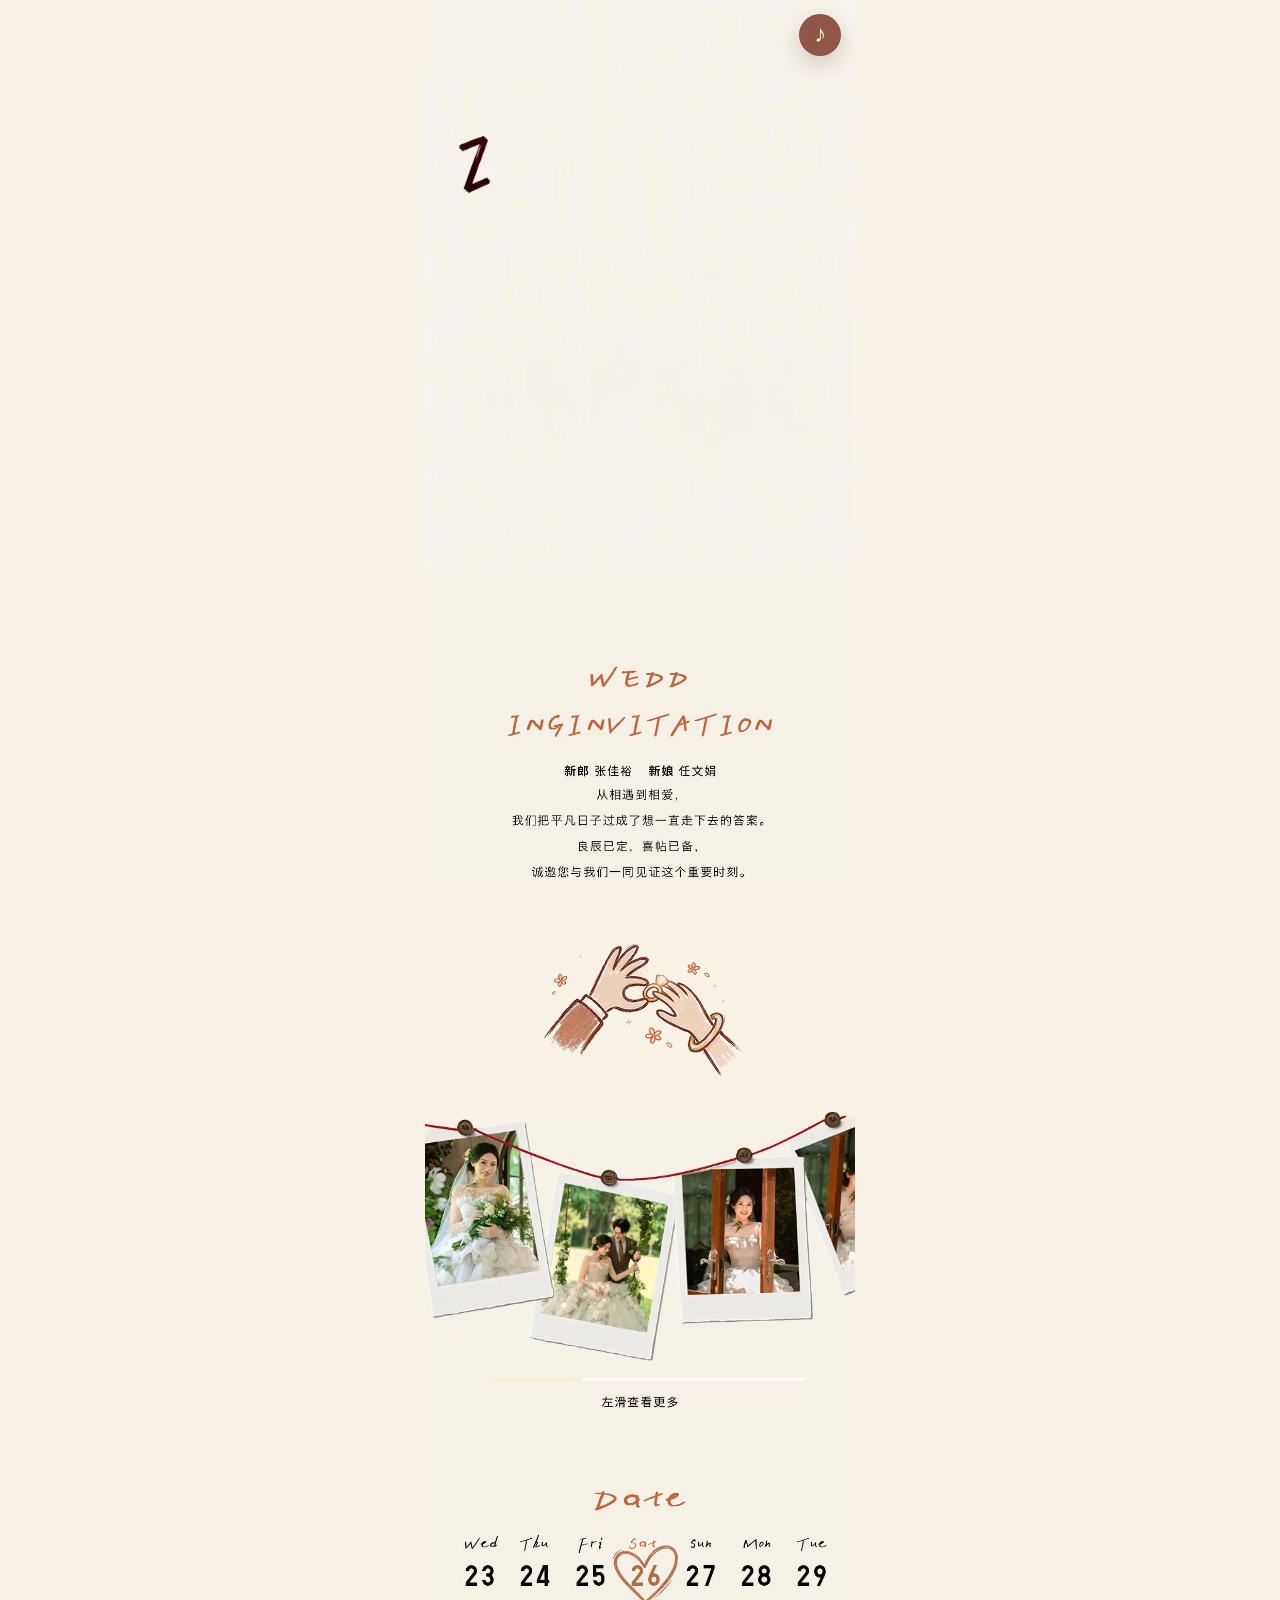
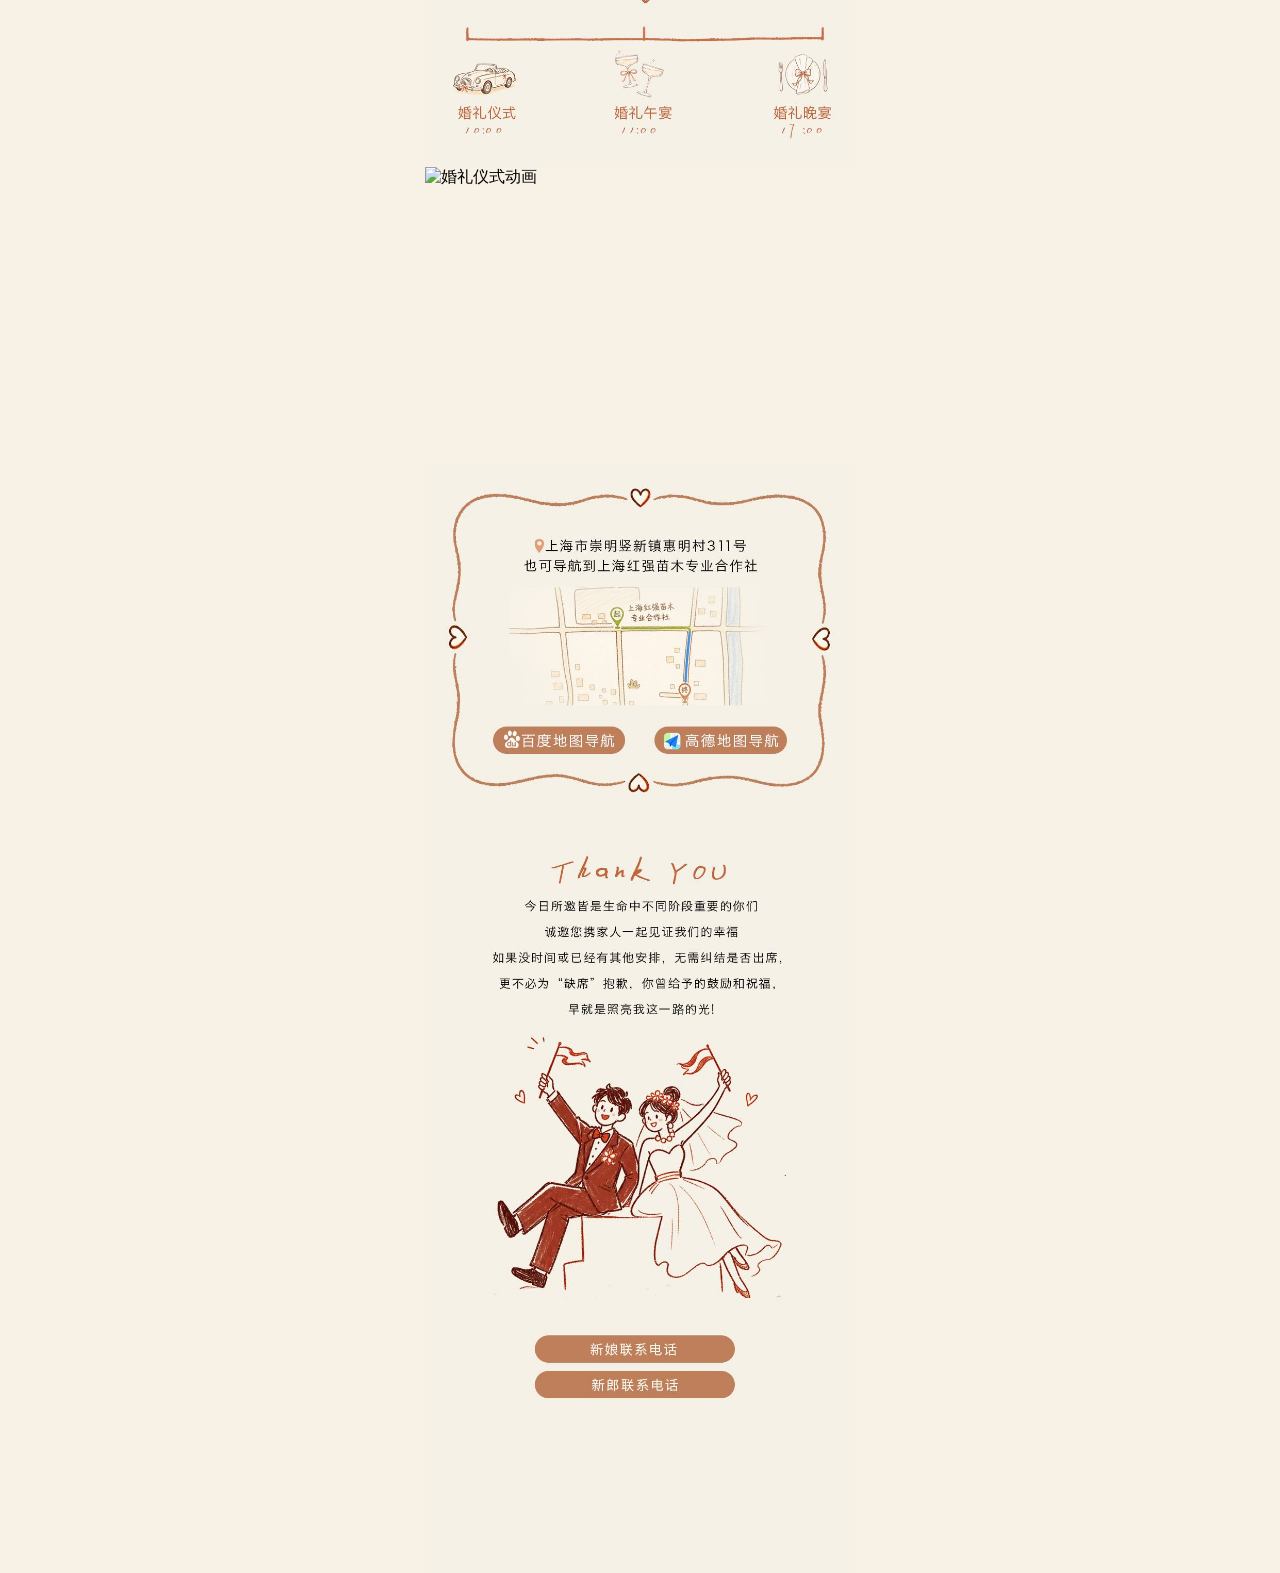
==== index.html @ 6386d1bf "Optimize wedding invite loading assets" ====
<!doctype html>
<html lang="zh-CN">
  <head>
    <meta charset="utf-8">
    <meta name="viewport" content="width=device-width, initial-scale=1">
    <title>张佳裕&任文娟婚礼邀请</title>
    <meta name="description" content="从相遇到相爱，我们把平凡日子过成了想一直走下去的答案。良辰已定，喜帖已备，诚邀您与我们一同见证这个重要时刻。">
    <meta itemprop="name" content="张佳裕&任文娟婚礼邀请">
    <meta itemprop="description" content="从相遇到相爱，我们把平凡日子过成了想一直走下去的答案。良辰已定，喜帖已备，诚邀您与我们一同见证这个重要时刻。">
    <meta itemprop="image" content="https://610166903.github.io/hunli/share-cover.jpg?v=20260814-share-card-v2">
    <meta property="og:type" content="website">
    <meta property="og:url" content="https://610166903.github.io/hunli/">
    <meta property="og:title" content="张佳裕&任文娟婚礼邀请">
    <meta property="og:description" content="从相遇到相爱，我们把平凡日子过成了想一直走下去的答案。良辰已定，喜帖已备，诚邀您与我们一同见证这个重要时刻。">
    <meta property="og:image" content="https://610166903.github.io/hunli/share-cover.jpg?v=20260814-share-card-v2">
    <meta property="og:image:secure_url" content="https://610166903.github.io/hunli/share-cover.jpg?v=20260814-share-card-v2">
    <meta property="og:image:type" content="image/jpeg">
    <meta property="og:image:width" content="500">
    <meta property="og:image:height" content="500">
    <meta name="twitter:card" content="summary">
    <meta name="twitter:title" content="张佳裕&任文娟婚礼邀请">
    <meta name="twitter:description" content="从相遇到相爱，我们把平凡日子过成了想一直走下去的答案。良辰已定，喜帖已备，诚邀您与我们一同见证这个重要时刻。">
    <meta name="twitter:image" content="https://610166903.github.io/hunli/share-cover.jpg?v=20260814-share-card-v2">
    <link rel="image_src" href="https://610166903.github.io/hunli/share-cover.jpg?v=20260814-share-card-v2">
    <link rel="preload" href="layer-6-mobile.mp4" as="video" type="video/mp4">
    <link rel="preload" href="invitation-8-14-lite.jpg" as="image">
    <link rel="stylesheet" href="styles.css?v=20260817-perf-v2">
  </head>
  <body>
    <button class="music-toggle" type="button" aria-label="播放音乐" aria-pressed="false">
      <span class="music-icon">♪</span>
    </button>
    <audio id="bgMusic" src="music-trim3.m4a" loop preload="metadata" autoplay></audio>
    <main class="page">
      <div class="image-wrap">
        <img class="invitation" src="invitation-8-14-lite.jpg" alt="婚礼邀请函" fetchpriority="high">
        <video
          class="intro-video"
          src="layer-6-mobile.mp4"
          poster="layer-6-mobile.mp4.png"
          autoplay
          muted
          playsinline
          webkit-playsinline
          x5-playsinline
          x5-video-player-type="h5-page"
          x5-video-player-fullscreen="false"
          x-webkit-airplay="allow"
          preload="auto"
          aria-label="婚礼邀请函开场动画"
        >
          <source src="layer-6-mobile.mp4" type="video/mp4">
        </video>
        <img
          class="ring-gif lazy-media"
          src="[data-uri]"
          data-src="ring-animation.gif"
          alt="戒指动画"
          loading="lazy"
          decoding="async"
        >
        <img
          class="door-gif lazy-media"
          src="[data-uri]"
          data-src="door-final.gif"
          alt="婚礼仪式动画"
          loading="lazy"
          decoding="async"
        >
        <section class="album-slider" aria-label="左右滑动查看相册">
          <div class="album-track">
            <div class="album-art">
              <img class="album-strip" src="album-strip-optimized.webp" alt="相册照片框" loading="lazy" decoding="async">
              <button class="album-photo-hit album-photo-hit-1" type="button" data-photo-index="0" aria-label="放大查看第1张照片"></button>
              <button class="album-photo-hit album-photo-hit-2" type="button" data-photo-index="1" aria-label="放大查看第2张照片"></button>
              <button class="album-photo-hit album-photo-hit-3" type="button" data-photo-index="2" aria-label="放大查看第3张照片"></button>
              <button class="album-photo-hit album-photo-hit-4" type="button" data-photo-index="3" aria-label="放大查看第4张照片"></button>
              <button class="album-photo-hit album-photo-hit-5" type="button" data-photo-index="4" aria-label="放大查看第5张照片"></button>
              <button class="album-photo-hit album-photo-hit-6" type="button" data-photo-index="5" aria-label="放大查看第6张照片"></button>
            </div>
          </div>
        </section>
        <a
          class="map-hotspot map-hotspot-baidu"
          href="https://map.baidu.com/mobile/webapp/place/detail/qt=inf&uid=pedbd5648549b0c105878dbd26e/act=read_share&vt=map&da_from=weixin&openna=1&sharegeo=13537494%2C3684024"
          target="_blank"
          rel="noopener"
          aria-label="打开百度地图导航地址"
        ></a>
        <a
          class="map-hotspot map-hotspot-amap"
          href="https://m.amap.com/poi/detail?src=app_share&userRelationToken=9f9da25296db11f1b59900163e0e71ec0&share_type=url&share_from=poi_poi&share_from_type=AJX&share_bizParams=%7B%22poiid%22%3A%22%22%2C%22trigger%22%3A%22click%22%2C%22is_rank%22%3A0%7D&share_lastClickSpm=amap.27854080.tipBar_RenderPOITipBar.shareBtn&share_bid=vohliogncj1lfvbb4s709r1ccd4m1755e6f9ba1&lnglat=121.60140708088872%2C31.560879566528993&name=惠东路360号"
          target="_blank"
          rel="noopener"
          aria-label="打开高德地图导航地址"
        ></a>
        <a class="phone-hotspot bride-phone" href="tel:16621173283" aria-label="拨打新娘联系电话"></a>
        <a class="phone-hotspot groom-phone" href="tel:18016028382" aria-label="拨打新郎联系电话"></a>
      </div>
    </main>
    <div class="photo-lightbox" aria-hidden="true" role="dialog" aria-label="照片预览">
      <button class="lightbox-close" type="button" aria-label="关闭照片预览">×</button>
      <button class="lightbox-nav lightbox-prev" type="button" aria-label="上一张照片">‹</button>
      <img class="lightbox-image" src="gallery-1-optimized.jpg" alt="相册照片预览" loading="lazy" decoding="async">
      <button class="lightbox-nav lightbox-next" type="button" aria-label="下一张照片">›</button>
    </div>
    <script src="app.js?v=20260817-perf-v2"></script>
  </body>
</html>
---- styles.css ----
* {
  box-sizing: border-box;
}

html,
body {
  margin: 0;
  min-height: 100%;
  background: #f8f1e6;
}

body.lightbox-open {
  overflow: hidden;
}

.page {
  width: min(100%, 430px);
  min-height: 100vh;
  margin: 0 auto;
  background: #f8f1e6;
}

.image-wrap {
  position: relative;
}

.invitation {
  display: block;
  width: 100%;
  height: auto;
}

.intro-video {
  position: absolute;
  z-index: 3;
  left: 0;
  top: 0;
  display: block;
  width: 100%;
  height: auto;
  aspect-ratio: 834 / 1112;
  background: #f8f1e6;
  object-fit: cover;
  object-position: center top;
  pointer-events: none;
}

.ring-gif {
  position: absolute;
  z-index: 3;
  left: 0;
  top: 25.05%;
  display: block;
  width: 100%;
  height: auto;
  aspect-ratio: 834 / 469;
  background: #f8f1e6;
  object-fit: contain;
  object-position: center center;
  pointer-events: none;
  transform: translateY(90px);
}

.door-gif {
  position: absolute;
  z-index: 3;
  left: 0;
  top: 56.3%;
  display: block;
  width: 100%;
  height: auto;
  aspect-ratio: 834 / 576;
  background: #f8f1e6;
  object-fit: contain;
  object-position: center center;
  clip-path: inset(0 2px 0 0);
  pointer-events: none;
  transform: translateY(-20px);
}

.album-slider {
  position: absolute;
  z-index: 4;
  left: 0;
  top: 32.85%;
  width: 100%;
  height: 12.4%;
  overflow-x: auto;
  overflow-y: hidden;
  overscroll-behavior-x: contain;
  scroll-snap-type: x mandatory;
  -webkit-overflow-scrolling: touch;
  touch-action: pan-x;
  scrollbar-width: none;
}

.album-slider::-webkit-scrollbar {
  display: none;
}

.album-track {
  width: max-content;
  height: 100%;
  padding-right: 40%;
  scroll-snap-align: start;
}

.album-art {
  position: relative;
  display: inline-block;
  height: 128%;
  width: auto;
  transform: translateY(-10%);
}

.album-strip {
  display: block;
  width: auto;
  height: 100%;
  max-width: none;
  object-fit: contain;
  object-position: center top;
  pointer-events: none;
  user-select: none;
}

.album-photo-hit {
  position: absolute;
  z-index: 2;
  padding: 0;
  border: 0;
  border-radius: 8px;
  background: transparent;
  cursor: zoom-in;
  touch-action: pan-x;
  -webkit-tap-highlight-color: transparent;
}

.album-photo-hit-1 {
  left: 0.2%;
  top: 29.5%;
  width: 14.7%;
  height: 29.8%;
}

.album-photo-hit-2 {
  left: 16.2%;
  top: 38.2%;
  width: 14.7%;
  height: 29.6%;
  transform: rotate(9deg);
}

.album-photo-hit-3 {
  left: 34.4%;
  top: 35.2%;
  width: 14.4%;
  height: 24.8%;
}

.album-photo-hit-4 {
  left: 51.3%;
  top: 25.6%;
  width: 13.6%;
  height: 27.7%;
  transform: rotate(-14deg);
}

.album-photo-hit-5 {
  left: 70.9%;
  top: 36.3%;
  width: 14.1%;
  height: 25.8%;
}

.album-photo-hit-6 {
  left: 86.8%;
  top: 29.7%;
  width: 12.9%;
  height: 27.3%;
}

.map-hotspot {
  position: absolute;
  z-index: 5;
  display: block;
  top: 73.6%;
  width: 24.5%;
  height: 1.35%;
  border-radius: 999px;
  cursor: pointer;
  touch-action: manipulation;
  -webkit-tap-highlight-color: transparent;
}

.map-hotspot-baidu {
  left: 23.3%;
}

.map-hotspot-amap {
  left: 52%;
}

.phone-hotspot {
  position: absolute;
  z-index: 5;
  display: block;
  left: 25.5%;
  width: 46.5%;
  height: 0.86%;
  border-radius: 999px;
  cursor: pointer;
  touch-action: manipulation;
  -webkit-tap-highlight-color: transparent;
}

.bride-phone {
  top: 92.5%;
}

.groom-phone {
  top: 93.62%;
}

.music-toggle {
  position: fixed;
  z-index: 10;
  top: 14px;
  right: max(14px, calc((100vw - 430px) / 2 + 14px));
  display: grid;
  place-items: center;
  width: 42px;
  height: 42px;
  padding: 0;
  border: 1px solid rgba(124, 65, 43, .2);
  border-radius: 50%;
  color: #fff8ef;
  background: rgba(125, 57, 39, .84);
  box-shadow: 0 8px 22px rgba(84, 31, 17, .18);
  font-size: 24px;
  line-height: 1;
  cursor: pointer;
}

.music-toggle.is-playing {
  animation: spin 5s linear infinite;
}

.music-icon {
  transform: translateY(-1px);
}

.photo-lightbox {
  position: fixed;
  z-index: 30;
  inset: 0;
  display: none;
  align-items: center;
  justify-content: center;
  padding: 54px 18px;
  background: rgba(38, 23, 18, .78);
}

.photo-lightbox.is-open {
  display: flex;
}

.lightbox-image {
  display: block;
  position: relative;
  z-index: 1;
  max-width: 92vw;
  max-height: 82vh;
  border-radius: 8px;
  box-shadow: 0 18px 48px rgba(0, 0, 0, .35);
  background: #fef9ef;
  cursor: pointer;
  -webkit-tap-highlight-color: transparent;
}

.lightbox-close,
.lightbox-nav {
  position: fixed;
  z-index: 3;
  display: grid;
  place-items: center;
  padding: 0;
  border: 1px solid rgba(255, 248, 239, .42);
  border-radius: 50%;
  color: #fff;
  background: rgba(125, 57, 39, .72);
  box-shadow: 0 8px 24px rgba(34, 18, 12, .22);
  cursor: pointer;
  -webkit-tap-highlight-color: transparent;
}

.lightbox-close {
  top: 18px;
  right: 18px;
  width: 42px;
  height: 42px;
  font-size: 31px;
  line-height: 1;
}

.lightbox-nav {
  top: 50%;
  width: 42px;
  height: 42px;
  font-size: 31px;
  line-height: 1;
  transform: translateY(-50%);
  touch-action: manipulation;
}

.lightbox-prev {
  left: max(12px, calc((100vw - 430px) / 2 + 12px));
}

.lightbox-next {
  right: max(12px, calc((100vw - 430px) / 2 + 12px));
}

@keyframes spin {
  to {
    transform: rotate(360deg);
  }
}
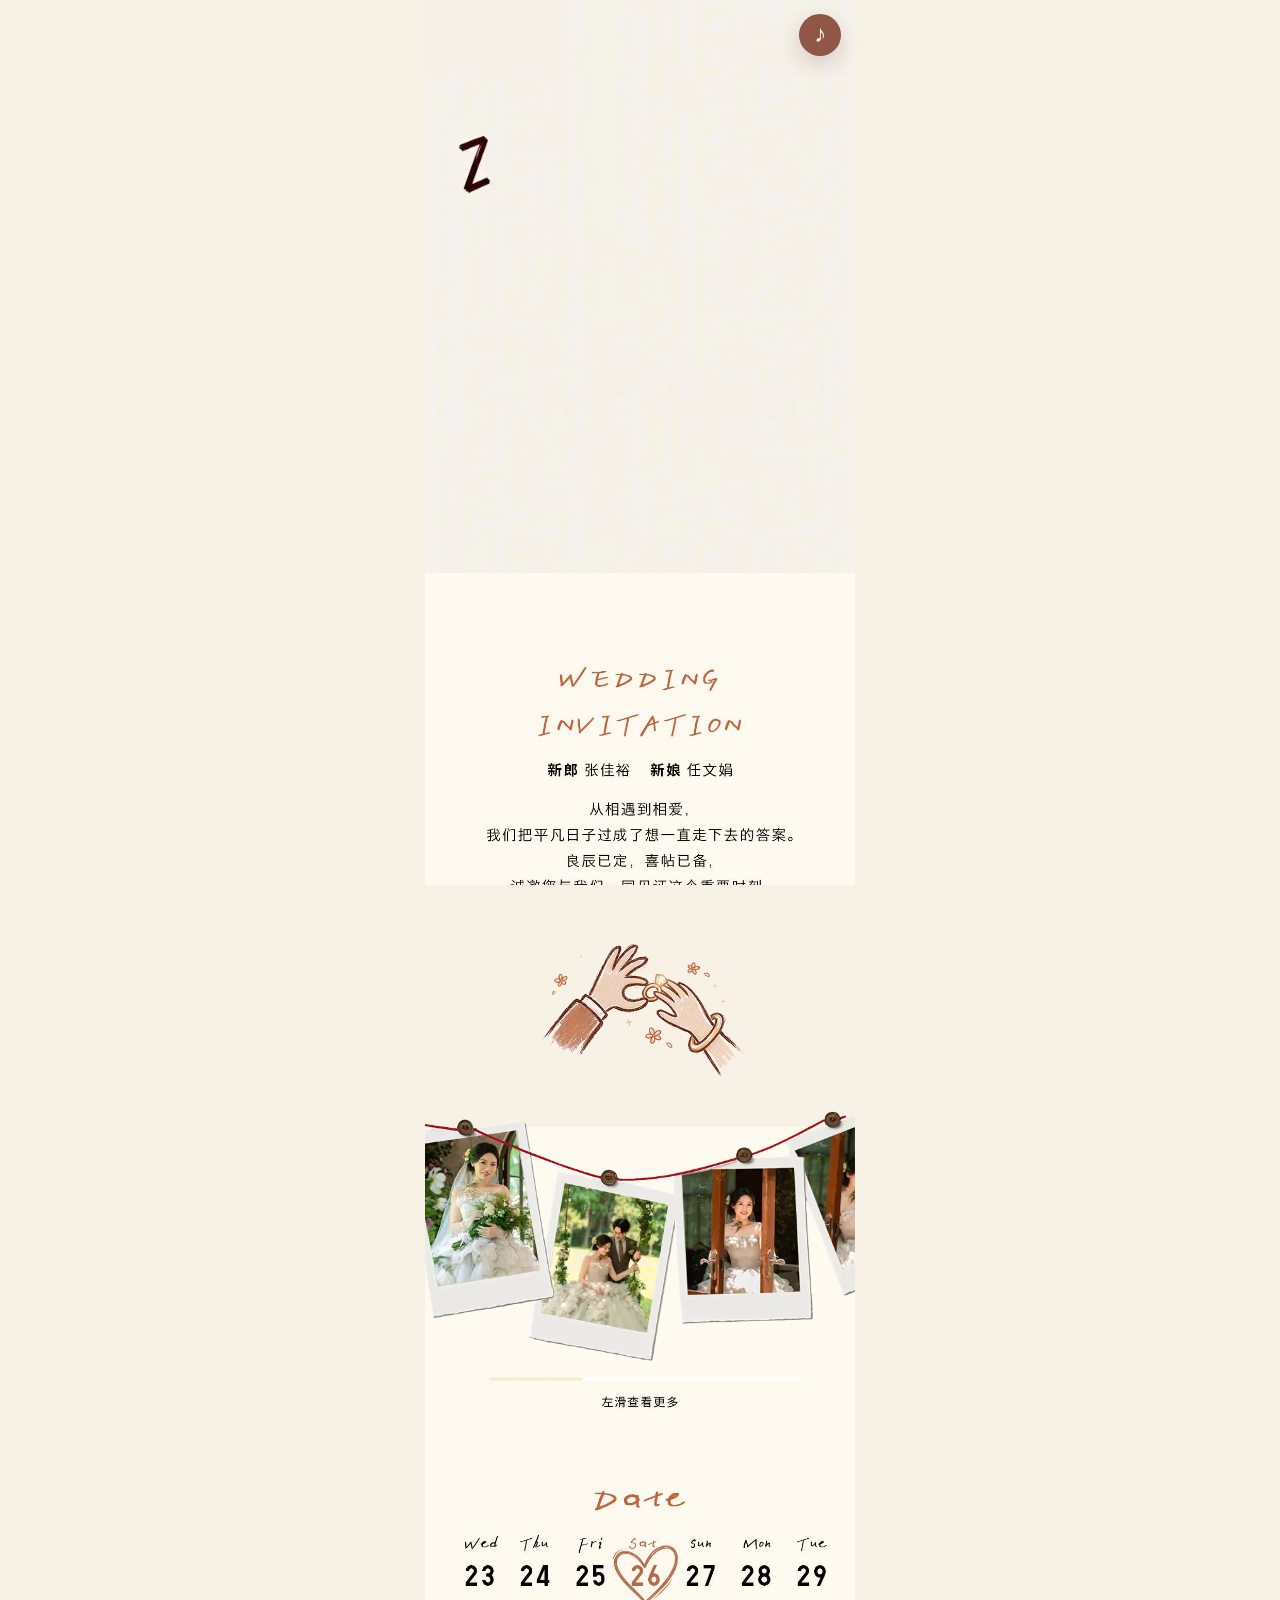
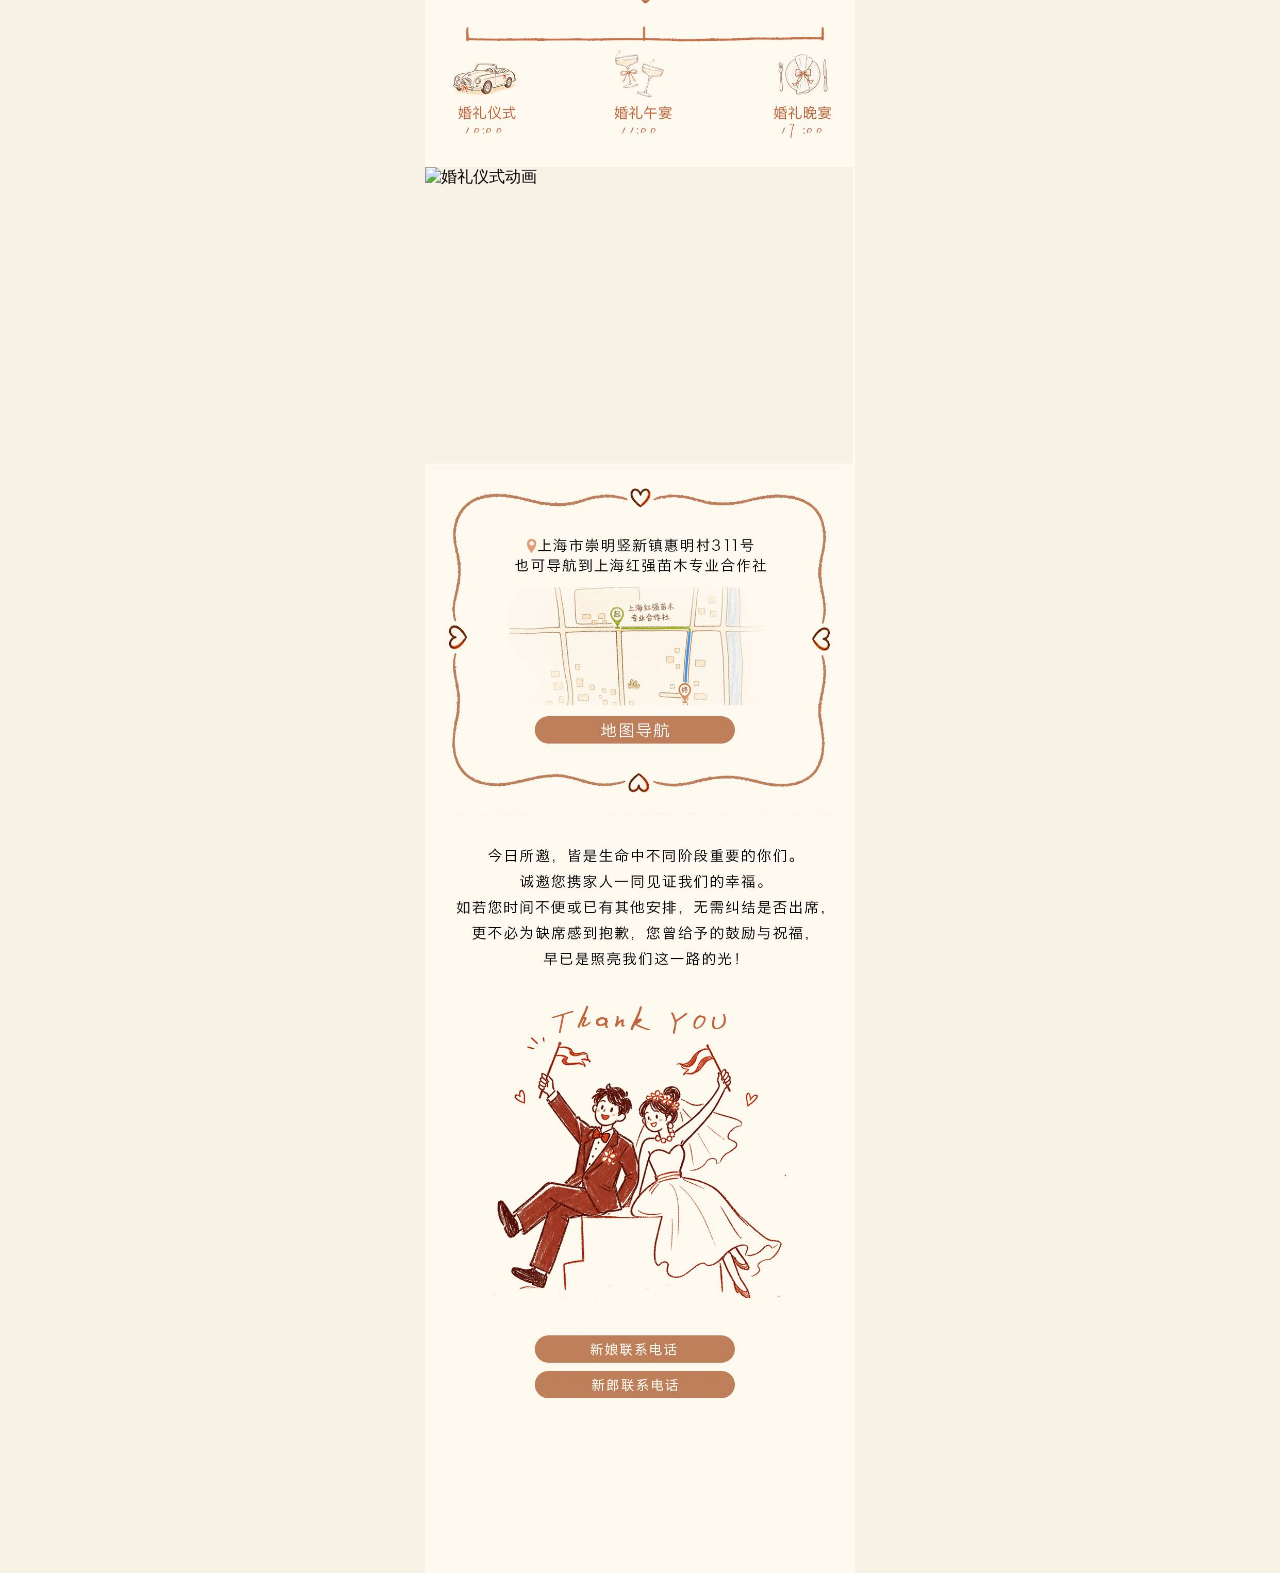
==== commit b8691635: "Update invitation background image" ====
--- a/index.html
+++ b/index.html
@@ -23,8 +23,8 @@
     <meta name="twitter:image" content="https://610166903.github.io/hunli/share-cover.jpg?v=20260814-share-card-v2">
     <link rel="image_src" href="https://610166903.github.io/hunli/share-cover.jpg?v=20260814-share-card-v2">
     <link rel="preload" href="layer-6-mobile.mp4" as="video" type="video/mp4">
-    <link rel="preload" href="invitation-8-14-lite.jpg" as="image">
-    <link rel="stylesheet" href="styles.css?v=20260817-perf-v2">
+    <link rel="preload" href="invitation-8-14-lite.jpg?v=20260817-bg-v1" as="image">
+    <link rel="stylesheet" href="styles.css?v=20260817-bg-v1">
   </head>
   <body>
     <button class="music-toggle" type="button" aria-label="播放音乐" aria-pressed="false">
@@ -33,7 +33,7 @@
     <audio id="bgMusic" src="music-trim3.m4a" loop preload="metadata" autoplay></audio>
     <main class="page">
       <div class="image-wrap">
-        <img class="invitation" src="invitation-8-14-lite.jpg" alt="婚礼邀请函" fetchpriority="high">
+        <img class="invitation" src="invitation-8-14-lite.jpg?v=20260817-bg-v1" alt="婚礼邀请函" fetchpriority="high">
         <video
           class="intro-video"
           src="layer-6-mobile.mp4"
@@ -104,6 +104,6 @@
       <img class="lightbox-image" src="gallery-1-optimized.jpg" alt="相册照片预览" loading="lazy" decoding="async">
       <button class="lightbox-nav lightbox-next" type="button" aria-label="下一张照片">›</button>
     </div>
-    <script src="app.js?v=20260817-perf-v2"></script>
+    <script src="app.js?v=20260817-bg-v1"></script>
   </body>
 </html>
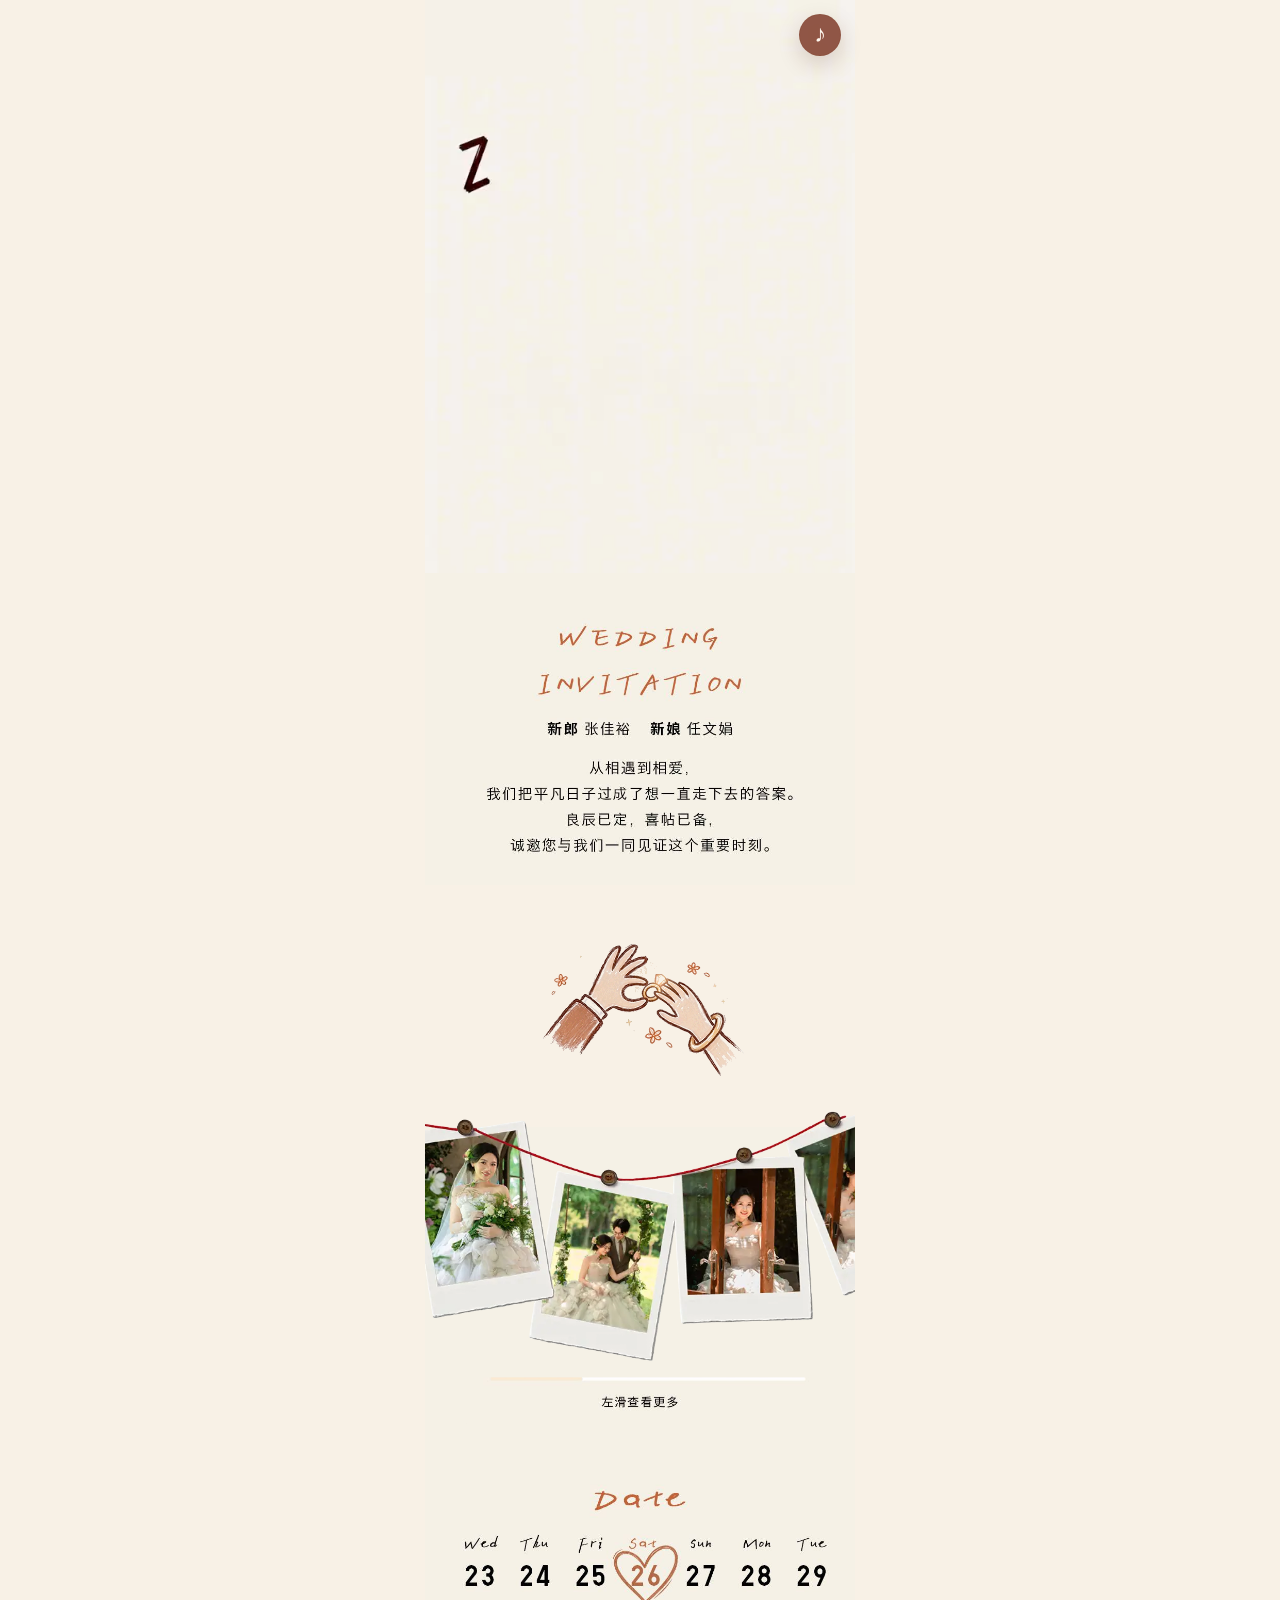
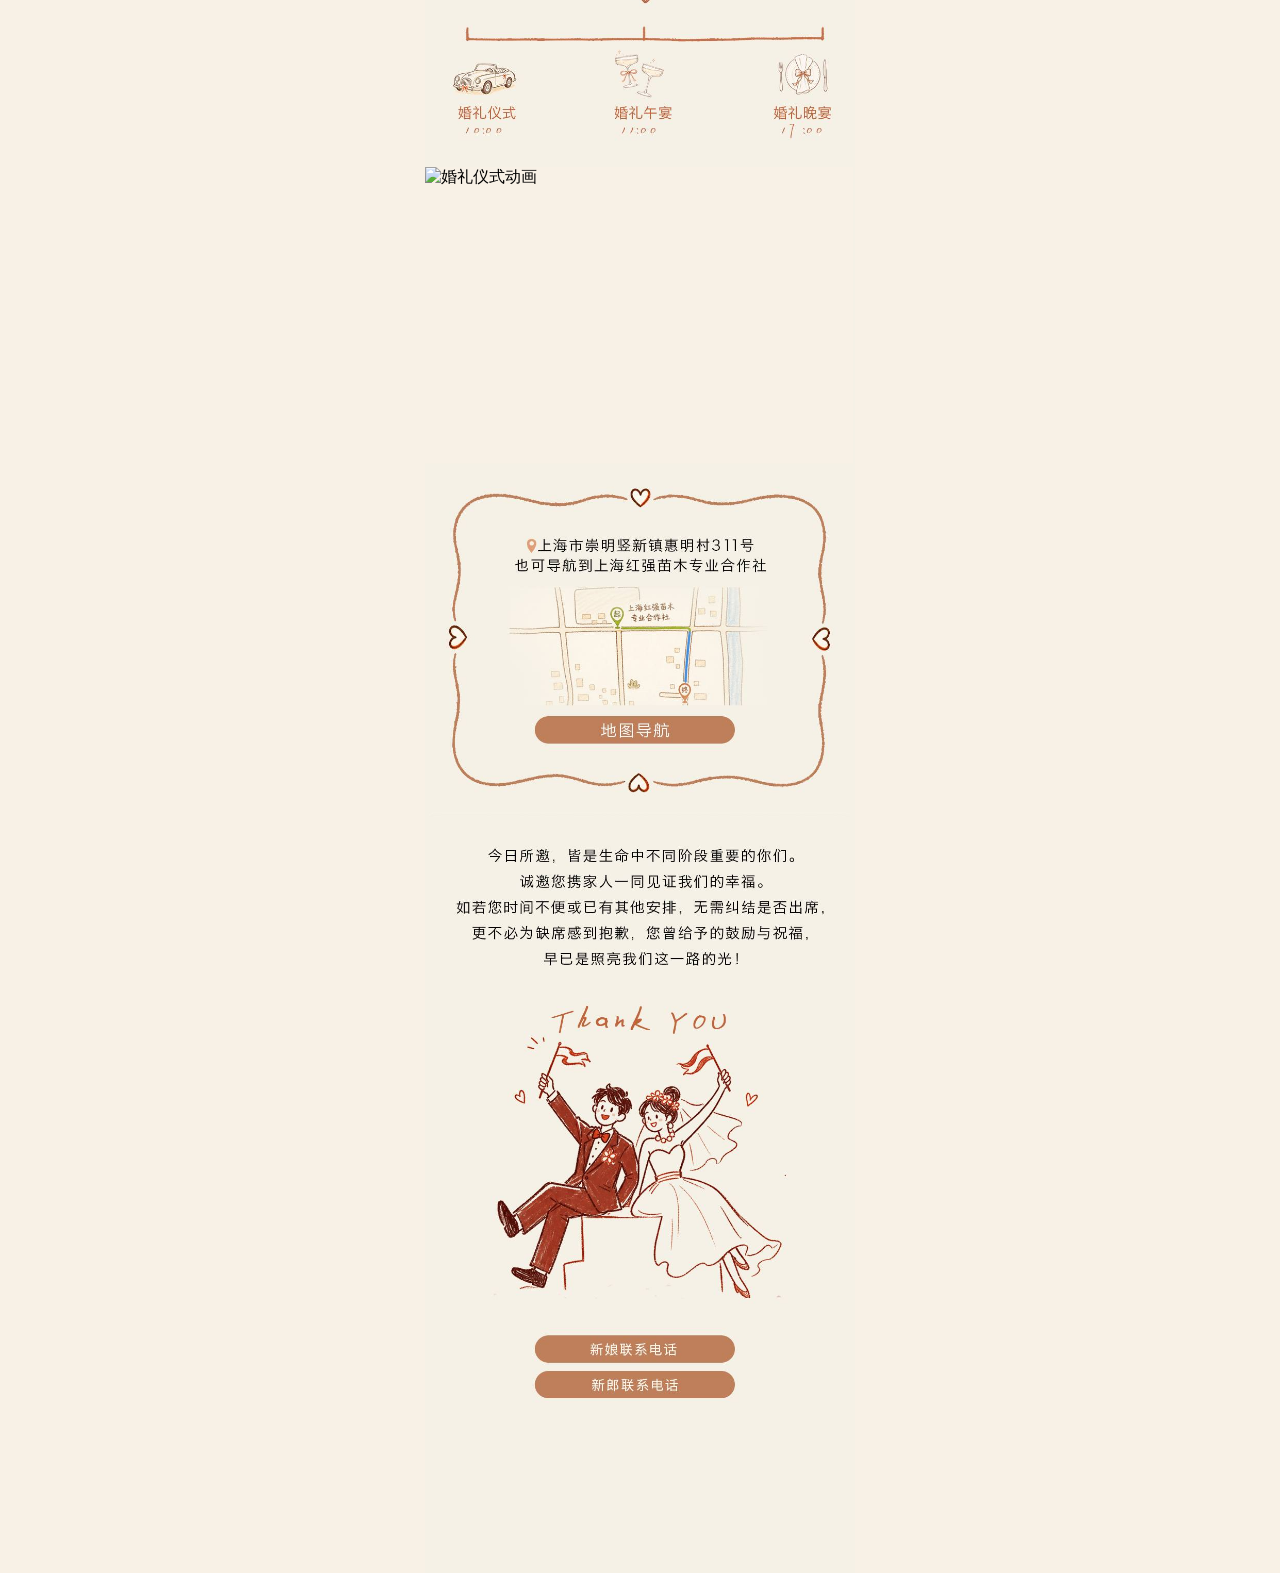
==== commit afff01ce: "Update invitation background color image" ====
--- a/index.html
+++ b/index.html
@@ -23,8 +23,8 @@
     <meta name="twitter:image" content="https://610166903.github.io/hunli/share-cover.jpg?v=20260814-share-card-v2">
     <link rel="image_src" href="https://610166903.github.io/hunli/share-cover.jpg?v=20260814-share-card-v2">
     <link rel="preload" href="layer-6-mobile.mp4" as="video" type="video/mp4">
-    <link rel="preload" href="invitation-8-14-lite.jpg?v=20260817-bg-v1" as="image">
-    <link rel="stylesheet" href="styles.css?v=20260817-bg-v1">
+    <link rel="preload" href="invitation-8-14-lite.jpg?v=20260818-bg-color-v1" as="image">
+    <link rel="stylesheet" href="styles.css?v=20260818-bg-color-v1">
   </head>
   <body>
     <button class="music-toggle" type="button" aria-label="播放音乐" aria-pressed="false">
@@ -33,7 +33,7 @@
     <audio id="bgMusic" src="music-trim3.m4a" loop preload="metadata" autoplay></audio>
     <main class="page">
       <div class="image-wrap">
-        <img class="invitation" src="invitation-8-14-lite.jpg?v=20260817-bg-v1" alt="婚礼邀请函" fetchpriority="high">
+        <img class="invitation" src="invitation-8-14-lite.jpg?v=20260818-bg-color-v1" alt="婚礼邀请函" fetchpriority="high">
         <video
           class="intro-video"
           src="layer-6-mobile.mp4"
@@ -104,6 +104,6 @@
       <img class="lightbox-image" src="gallery-1-optimized.jpg" alt="相册照片预览" loading="lazy" decoding="async">
       <button class="lightbox-nav lightbox-next" type="button" aria-label="下一张照片">›</button>
     </div>
-    <script src="app.js?v=20260817-bg-v1"></script>
+    <script src="app.js?v=20260818-bg-color-v1"></script>
   </body>
 </html>
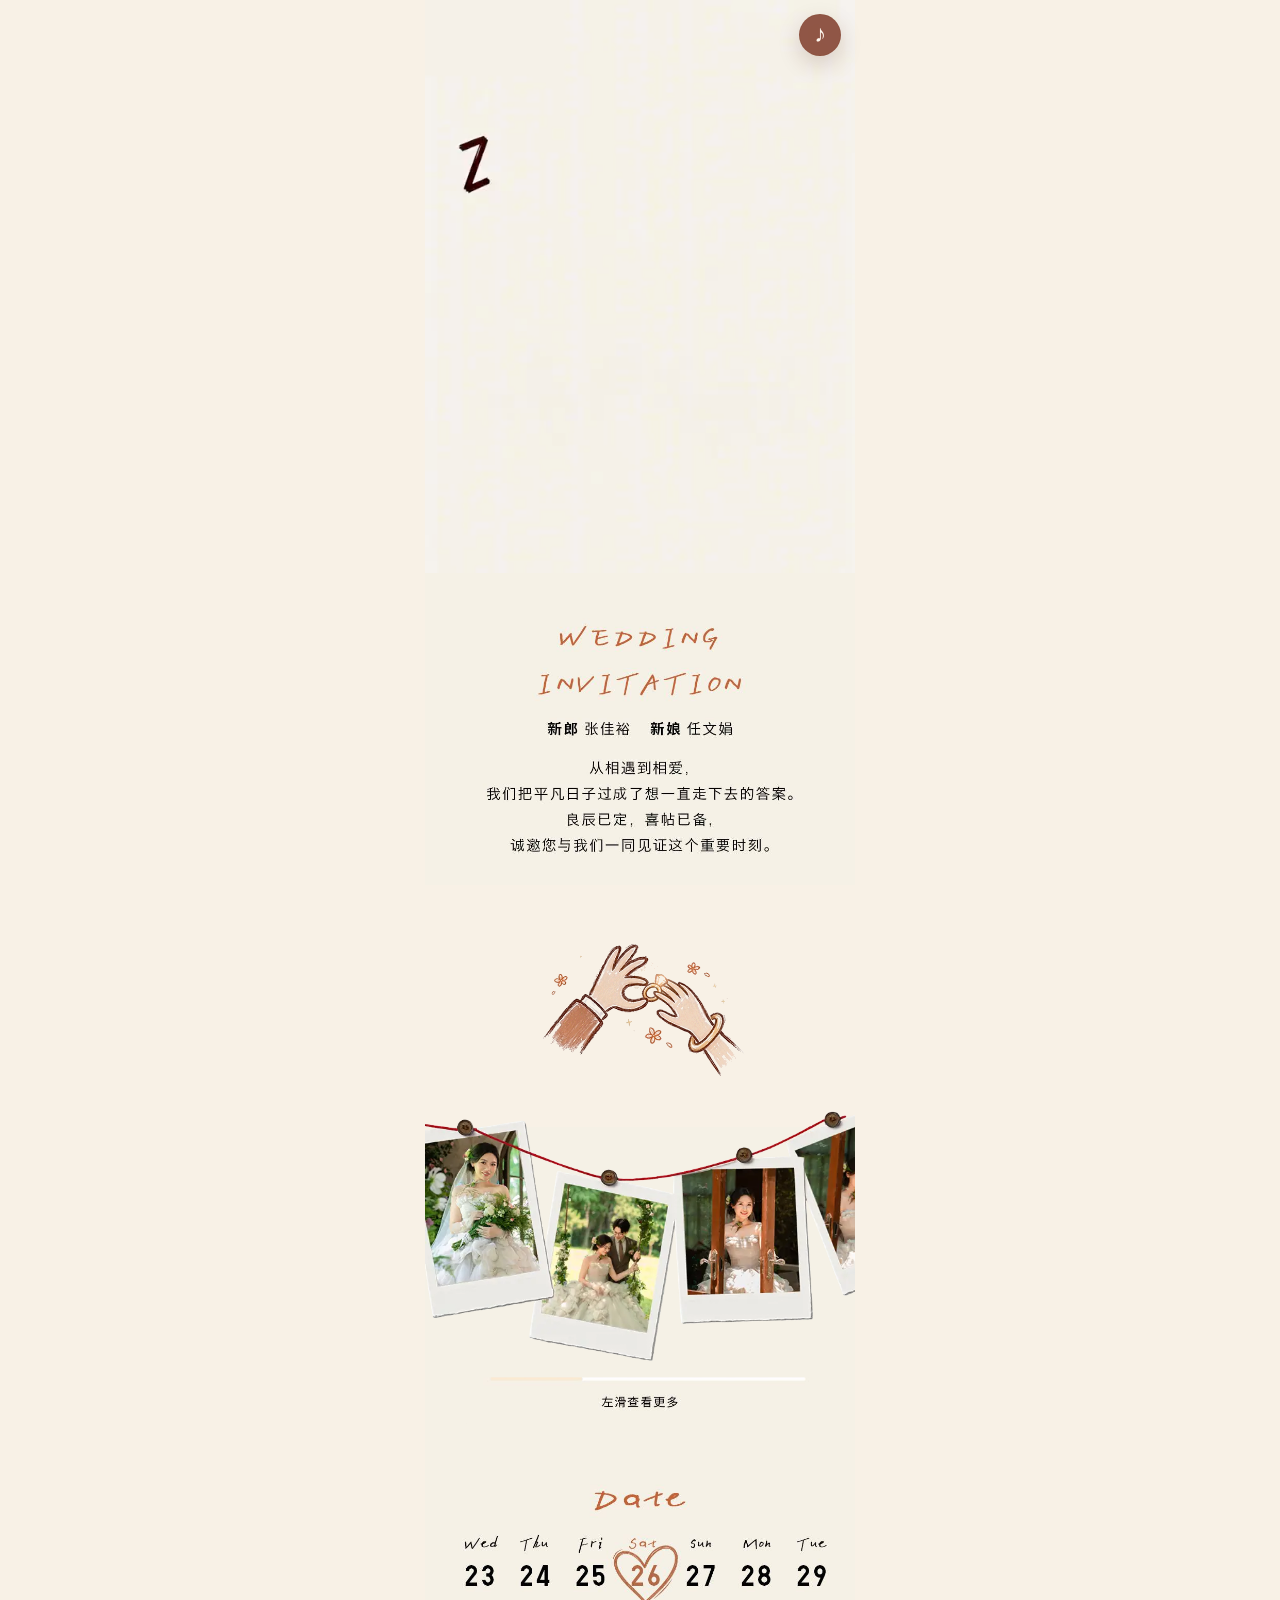
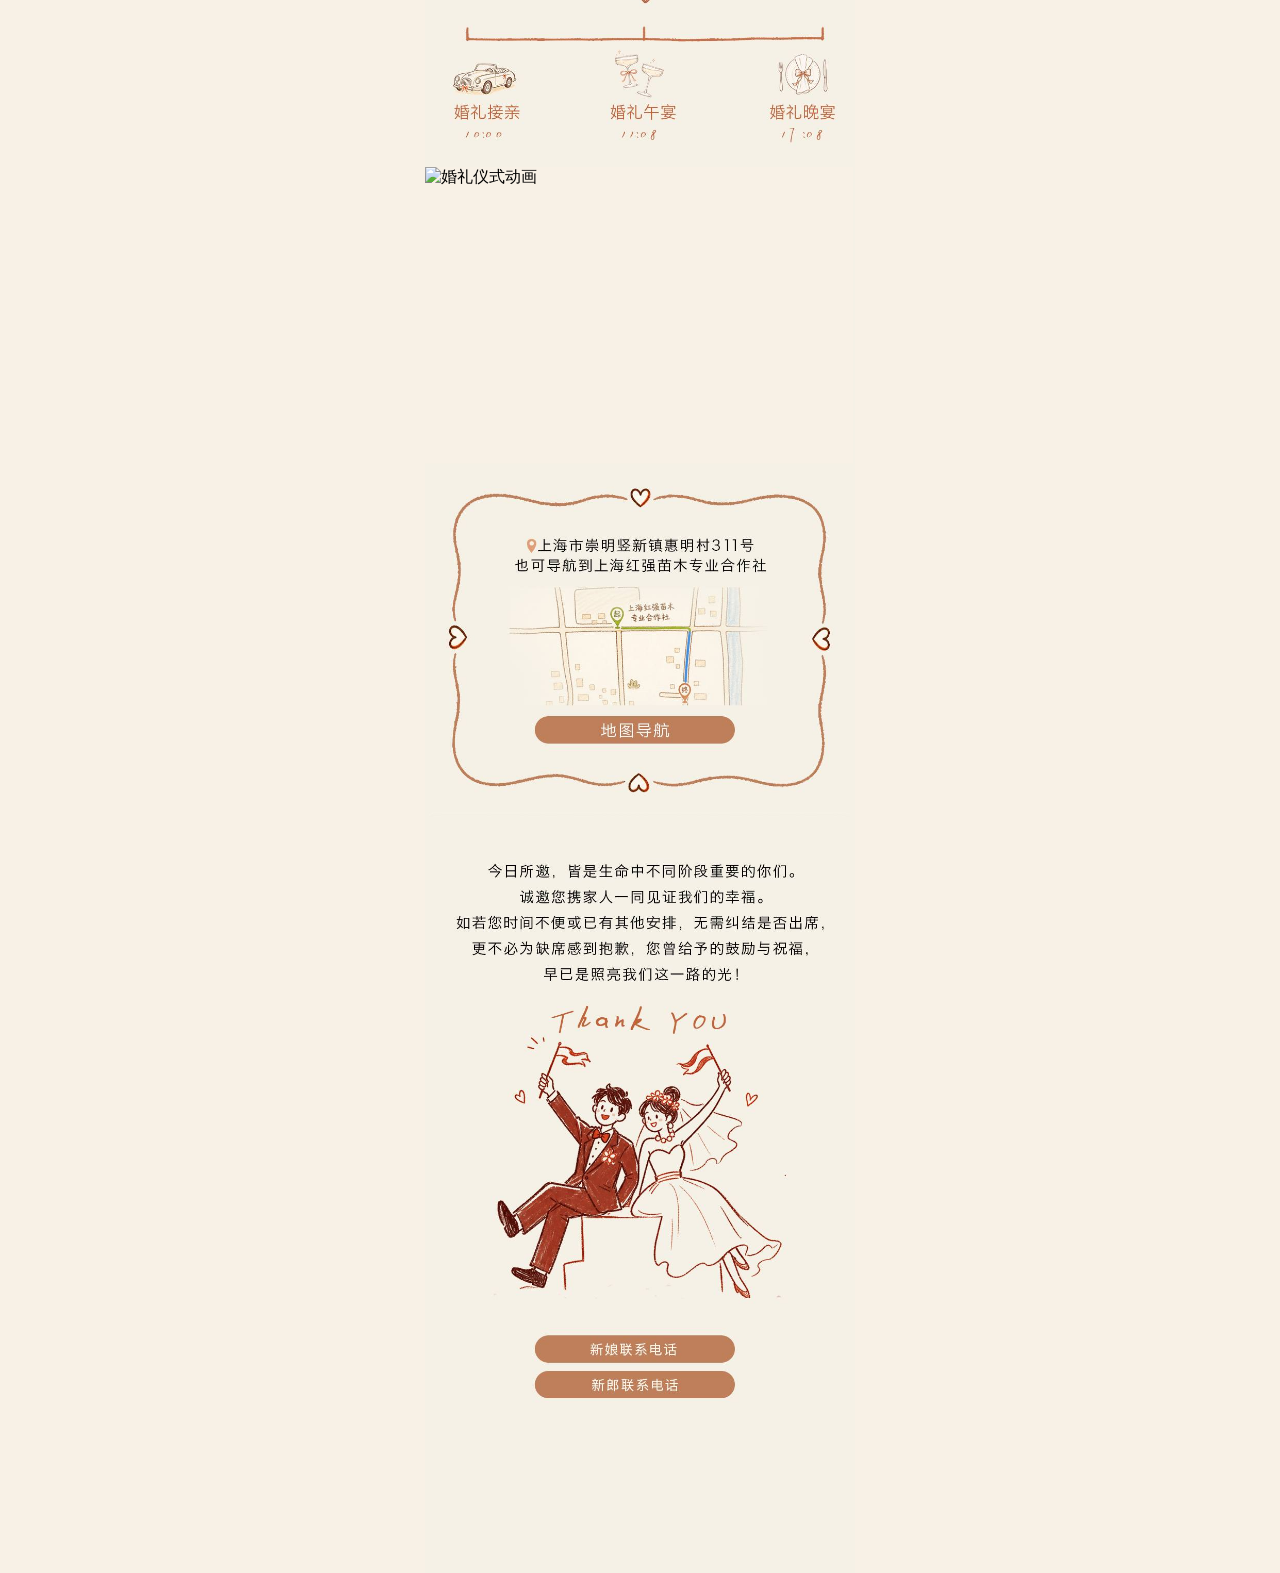
==== commit d119e407: "Update invitation background color image v2" ====
--- a/index.html
+++ b/index.html
@@ -23,8 +23,8 @@
     <meta name="twitter:image" content="https://610166903.github.io/hunli/share-cover.jpg?v=20260814-share-card-v2">
     <link rel="image_src" href="https://610166903.github.io/hunli/share-cover.jpg?v=20260814-share-card-v2">
     <link rel="preload" href="layer-6-mobile.mp4" as="video" type="video/mp4">
-    <link rel="preload" href="invitation-8-14-lite.jpg?v=20260818-bg-color-v1" as="image">
-    <link rel="stylesheet" href="styles.css?v=20260818-bg-color-v1">
+    <link rel="preload" href="invitation-8-14-lite.jpg?v=20260818-bg-color2-v1" as="image">
+    <link rel="stylesheet" href="styles.css?v=20260818-bg-color2-v1">
   </head>
   <body>
     <button class="music-toggle" type="button" aria-label="播放音乐" aria-pressed="false">
@@ -33,7 +33,7 @@
     <audio id="bgMusic" src="music-trim3.m4a" loop preload="metadata" autoplay></audio>
     <main class="page">
       <div class="image-wrap">
-        <img class="invitation" src="invitation-8-14-lite.jpg?v=20260818-bg-color-v1" alt="婚礼邀请函" fetchpriority="high">
+        <img class="invitation" src="invitation-8-14-lite.jpg?v=20260818-bg-color2-v1" alt="婚礼邀请函" fetchpriority="high">
         <video
           class="intro-video"
           src="layer-6-mobile.mp4"
@@ -104,6 +104,6 @@
       <img class="lightbox-image" src="gallery-1-optimized.jpg" alt="相册照片预览" loading="lazy" decoding="async">
       <button class="lightbox-nav lightbox-next" type="button" aria-label="下一张照片">›</button>
     </div>
-    <script src="app.js?v=20260818-bg-color-v1"></script>
+    <script src="app.js?v=20260818-bg-color2-v1"></script>
   </body>
 </html>
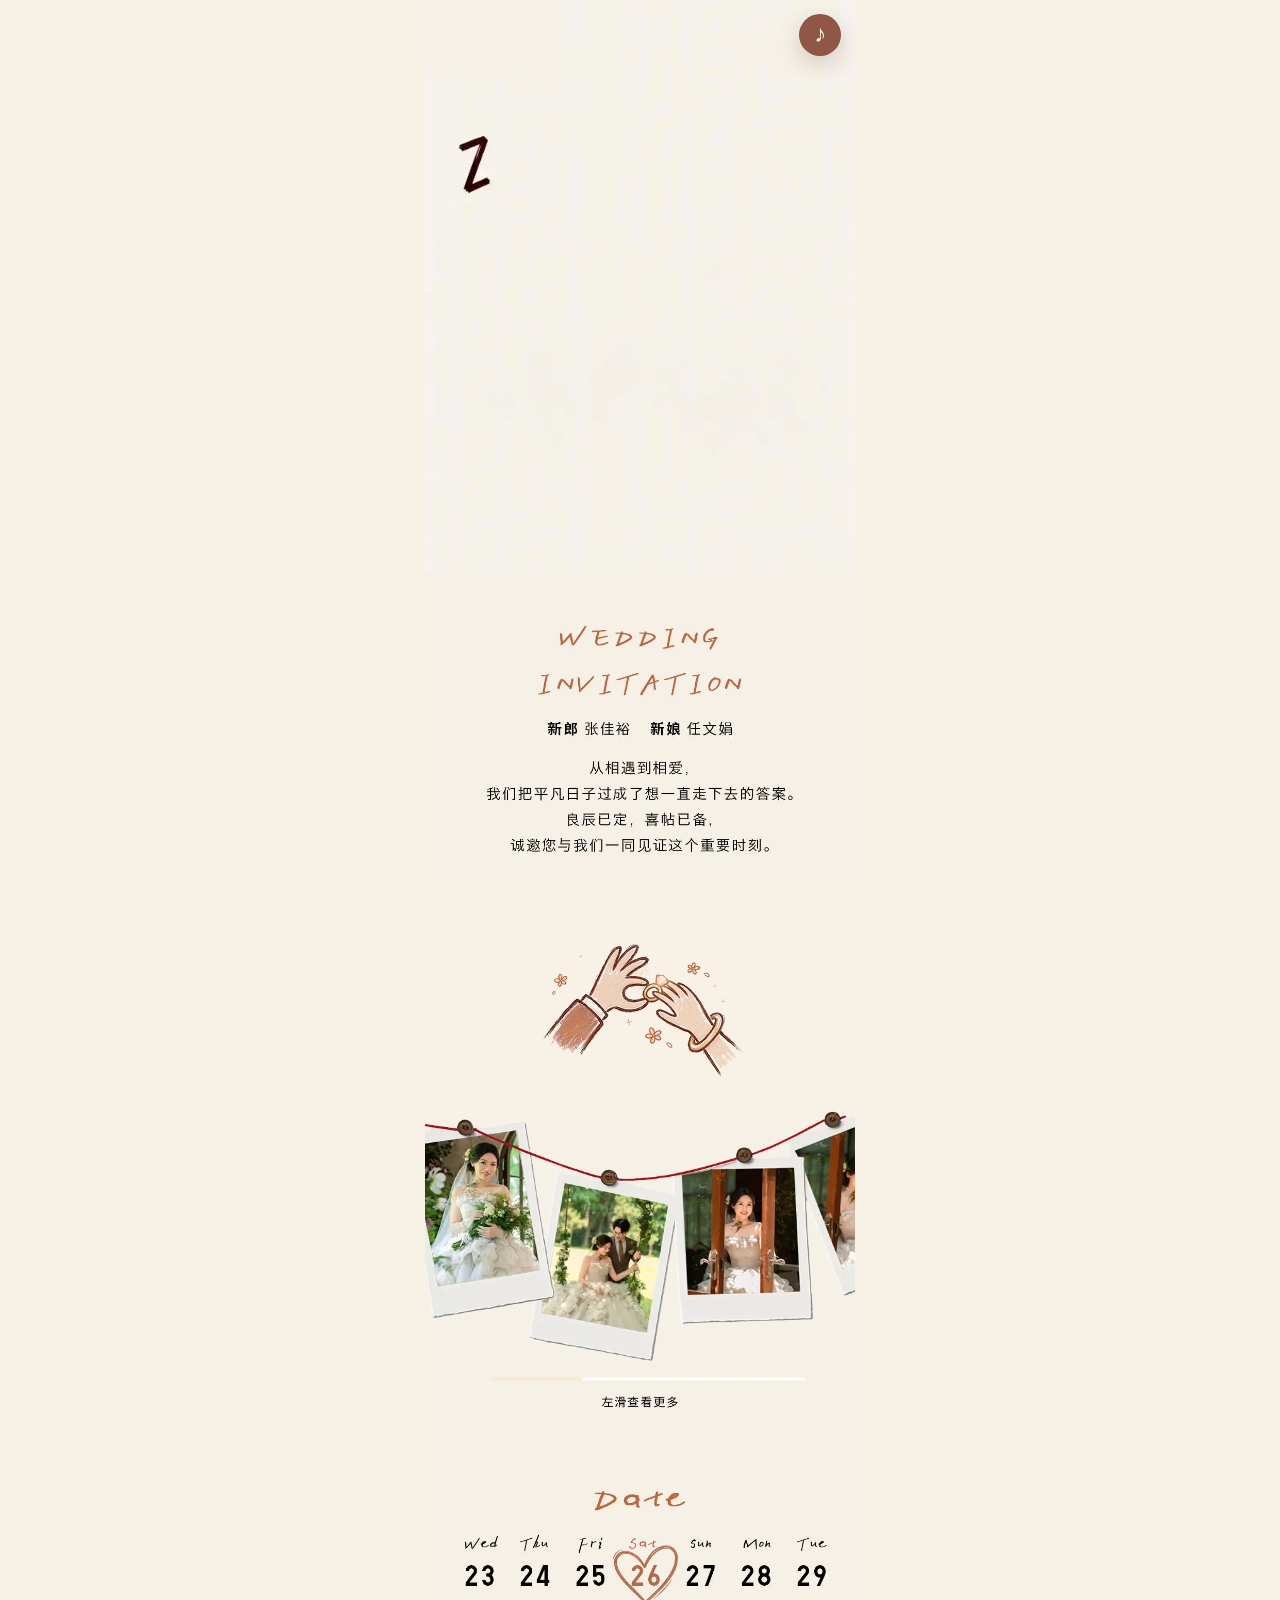
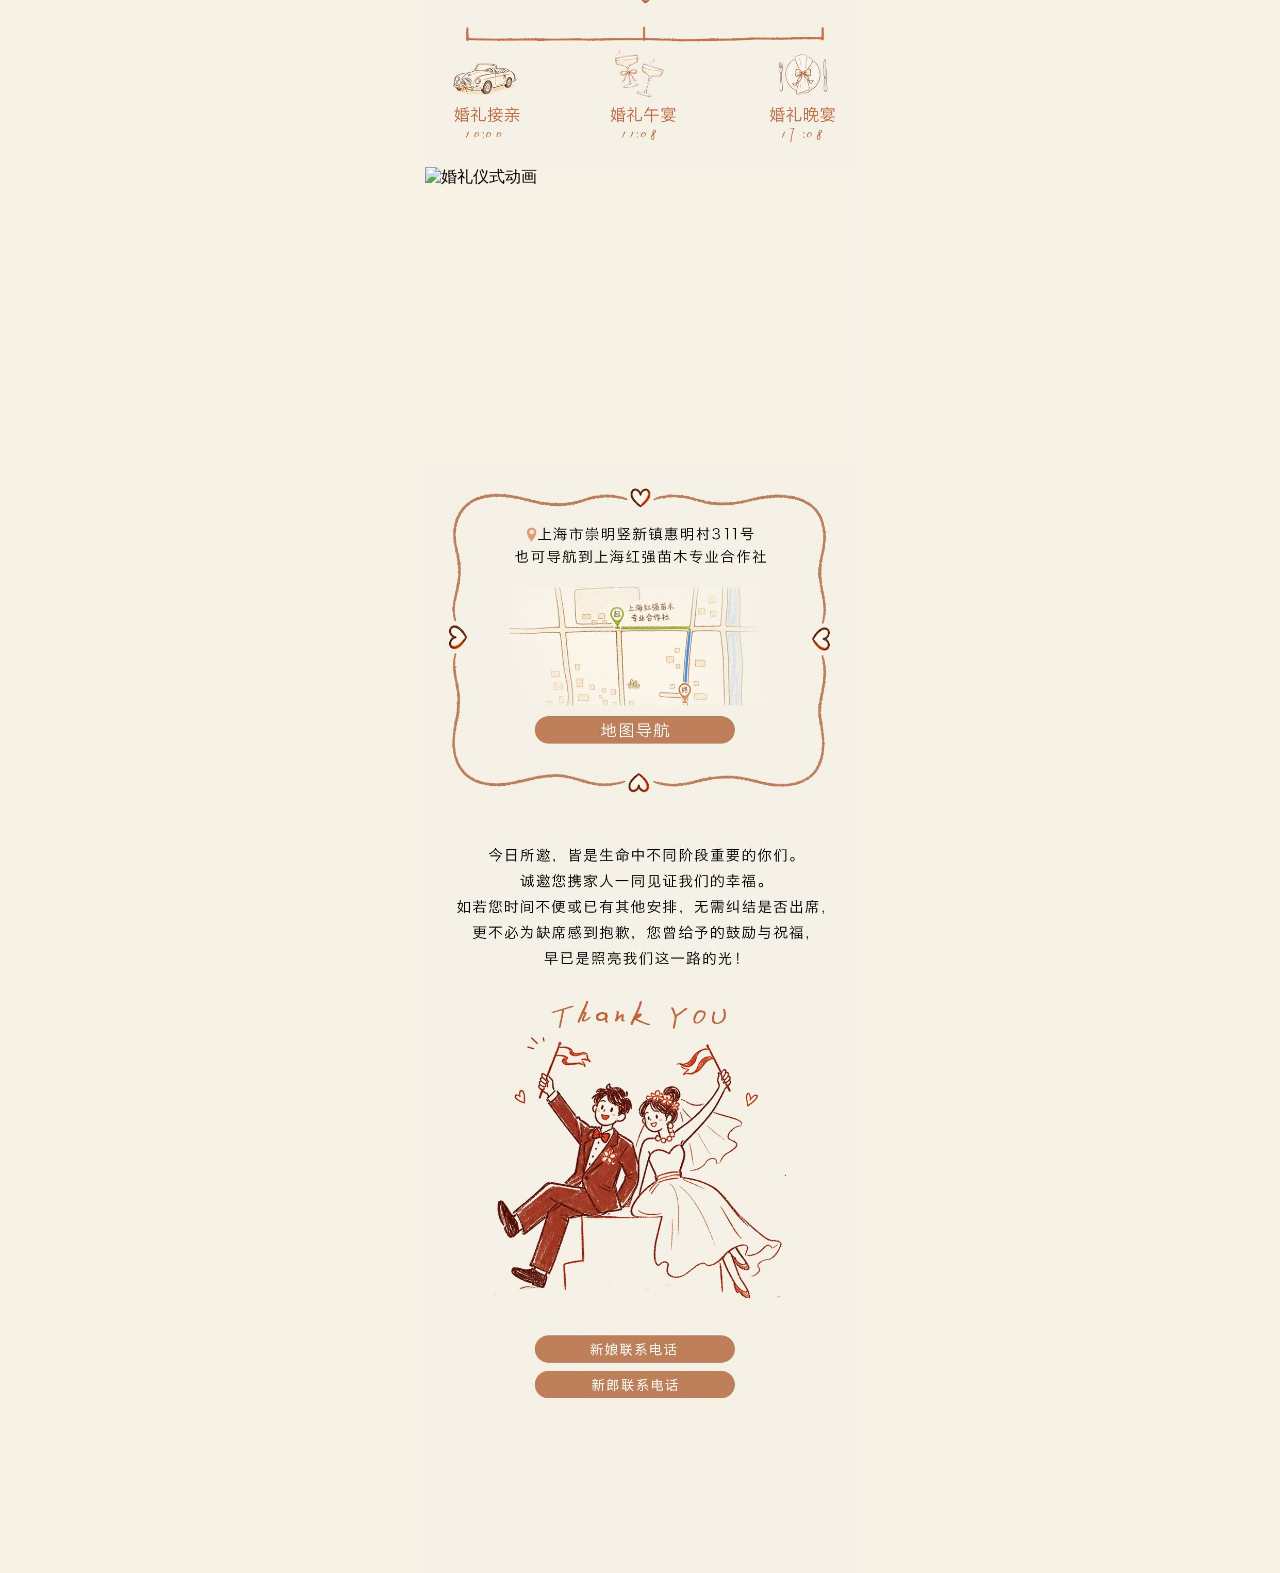
==== commit 282492e8: "Update invitation map confirmed background" ====
--- a/index.html
+++ b/index.html
@@ -23,8 +23,8 @@
     <meta name="twitter:image" content="https://610166903.github.io/hunli/share-cover.jpg?v=20260814-share-card-v2">
     <link rel="image_src" href="https://610166903.github.io/hunli/share-cover.jpg?v=20260814-share-card-v2">
     <link rel="preload" href="layer-6-mobile.mp4" as="video" type="video/mp4">
-    <link rel="preload" href="invitation-8-14-lite.jpg?v=20260818-bg-color2-v1" as="image">
-    <link rel="stylesheet" href="styles.css?v=20260818-bg-color2-v1">
+    <link rel="preload" href="invitation-8-14-lite.jpg?v=20260818-map-confirm-v1" as="image">
+    <link rel="stylesheet" href="styles.css?v=20260818-map-confirm-v1">
   </head>
   <body>
     <button class="music-toggle" type="button" aria-label="播放音乐" aria-pressed="false">
@@ -33,7 +33,7 @@
     <audio id="bgMusic" src="music-trim3.m4a" loop preload="metadata" autoplay></audio>
     <main class="page">
       <div class="image-wrap">
-        <img class="invitation" src="invitation-8-14-lite.jpg?v=20260818-bg-color2-v1" alt="婚礼邀请函" fetchpriority="high">
+        <img class="invitation" src="invitation-8-14-lite.jpg?v=20260818-map-confirm-v1" alt="婚礼邀请函" fetchpriority="high">
         <video
           class="intro-video"
           src="layer-6-mobile.mp4"
@@ -104,6 +104,6 @@
       <img class="lightbox-image" src="gallery-1-optimized.jpg" alt="相册照片预览" loading="lazy" decoding="async">
       <button class="lightbox-nav lightbox-next" type="button" aria-label="下一张照片">›</button>
     </div>
-    <script src="app.js?v=20260818-bg-color2-v1"></script>
+    <script src="app.js?v=20260818-map-confirm-v1"></script>
   </body>
 </html>
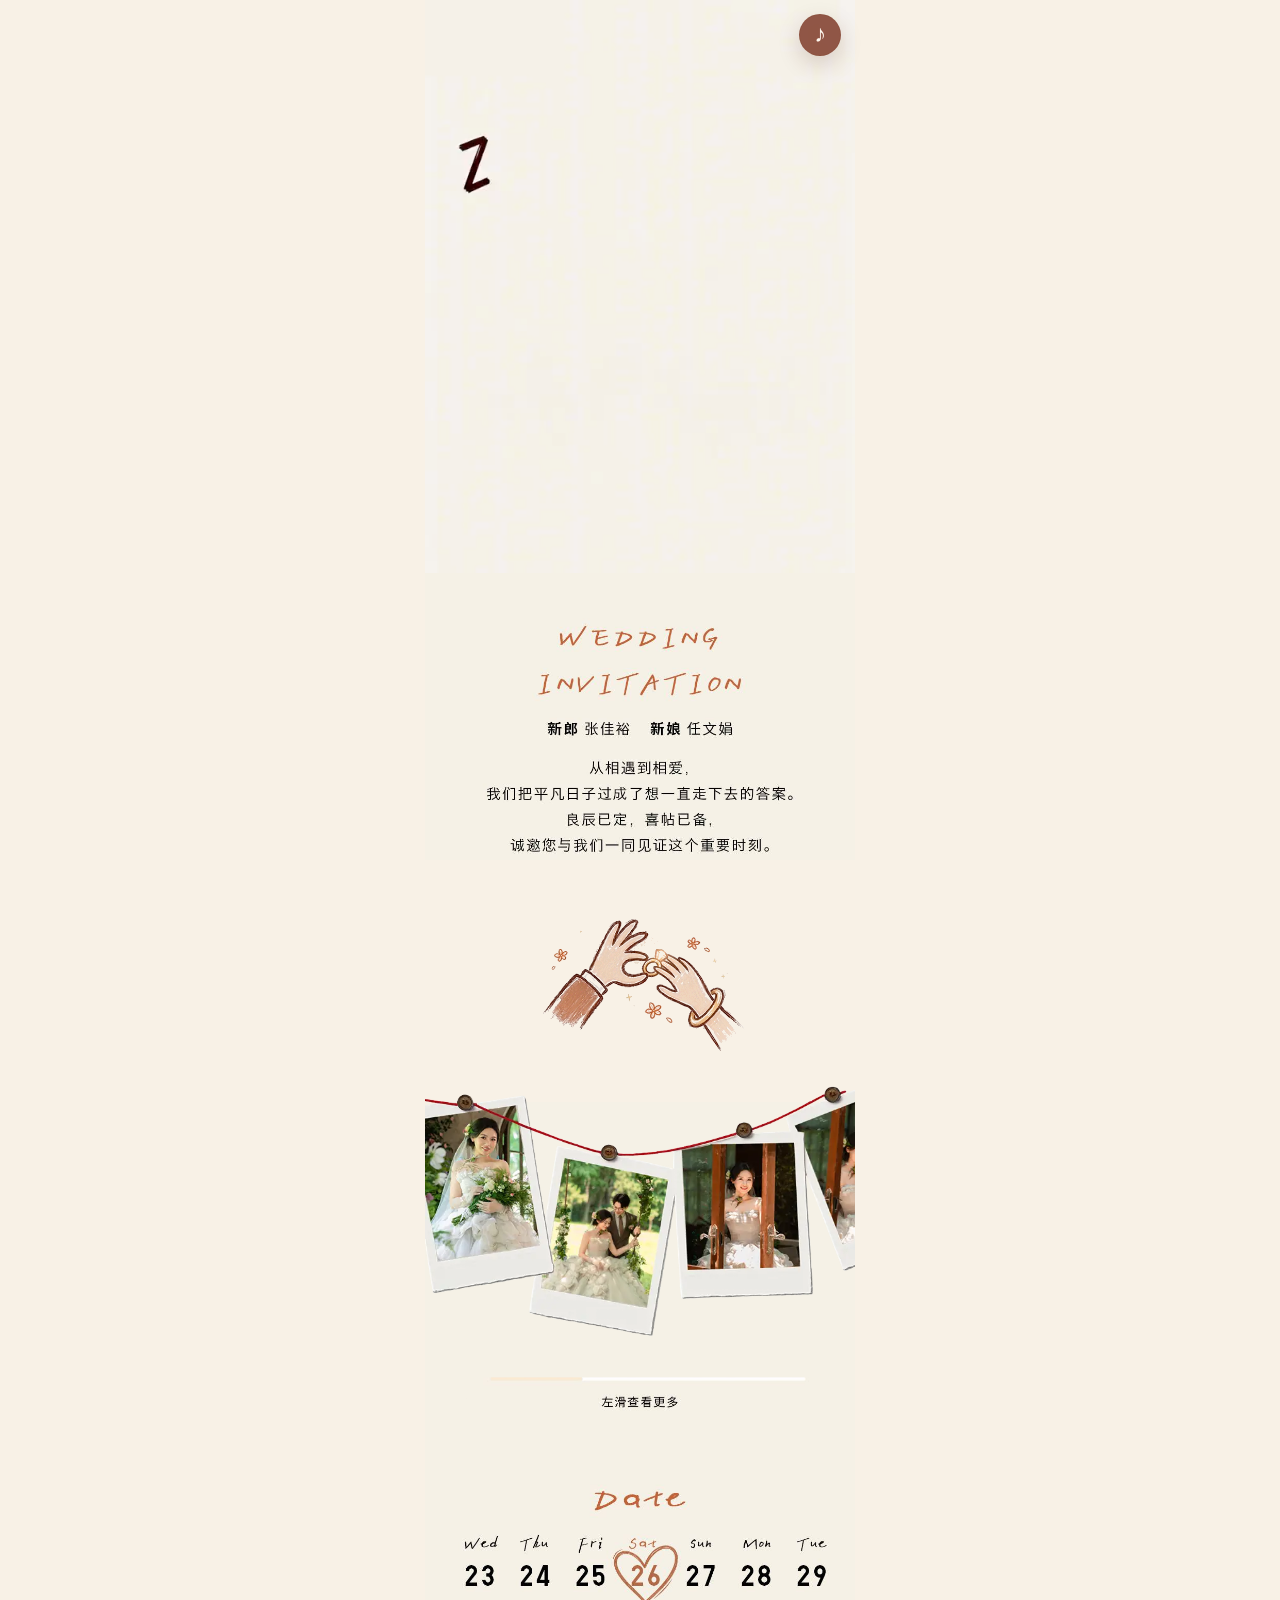
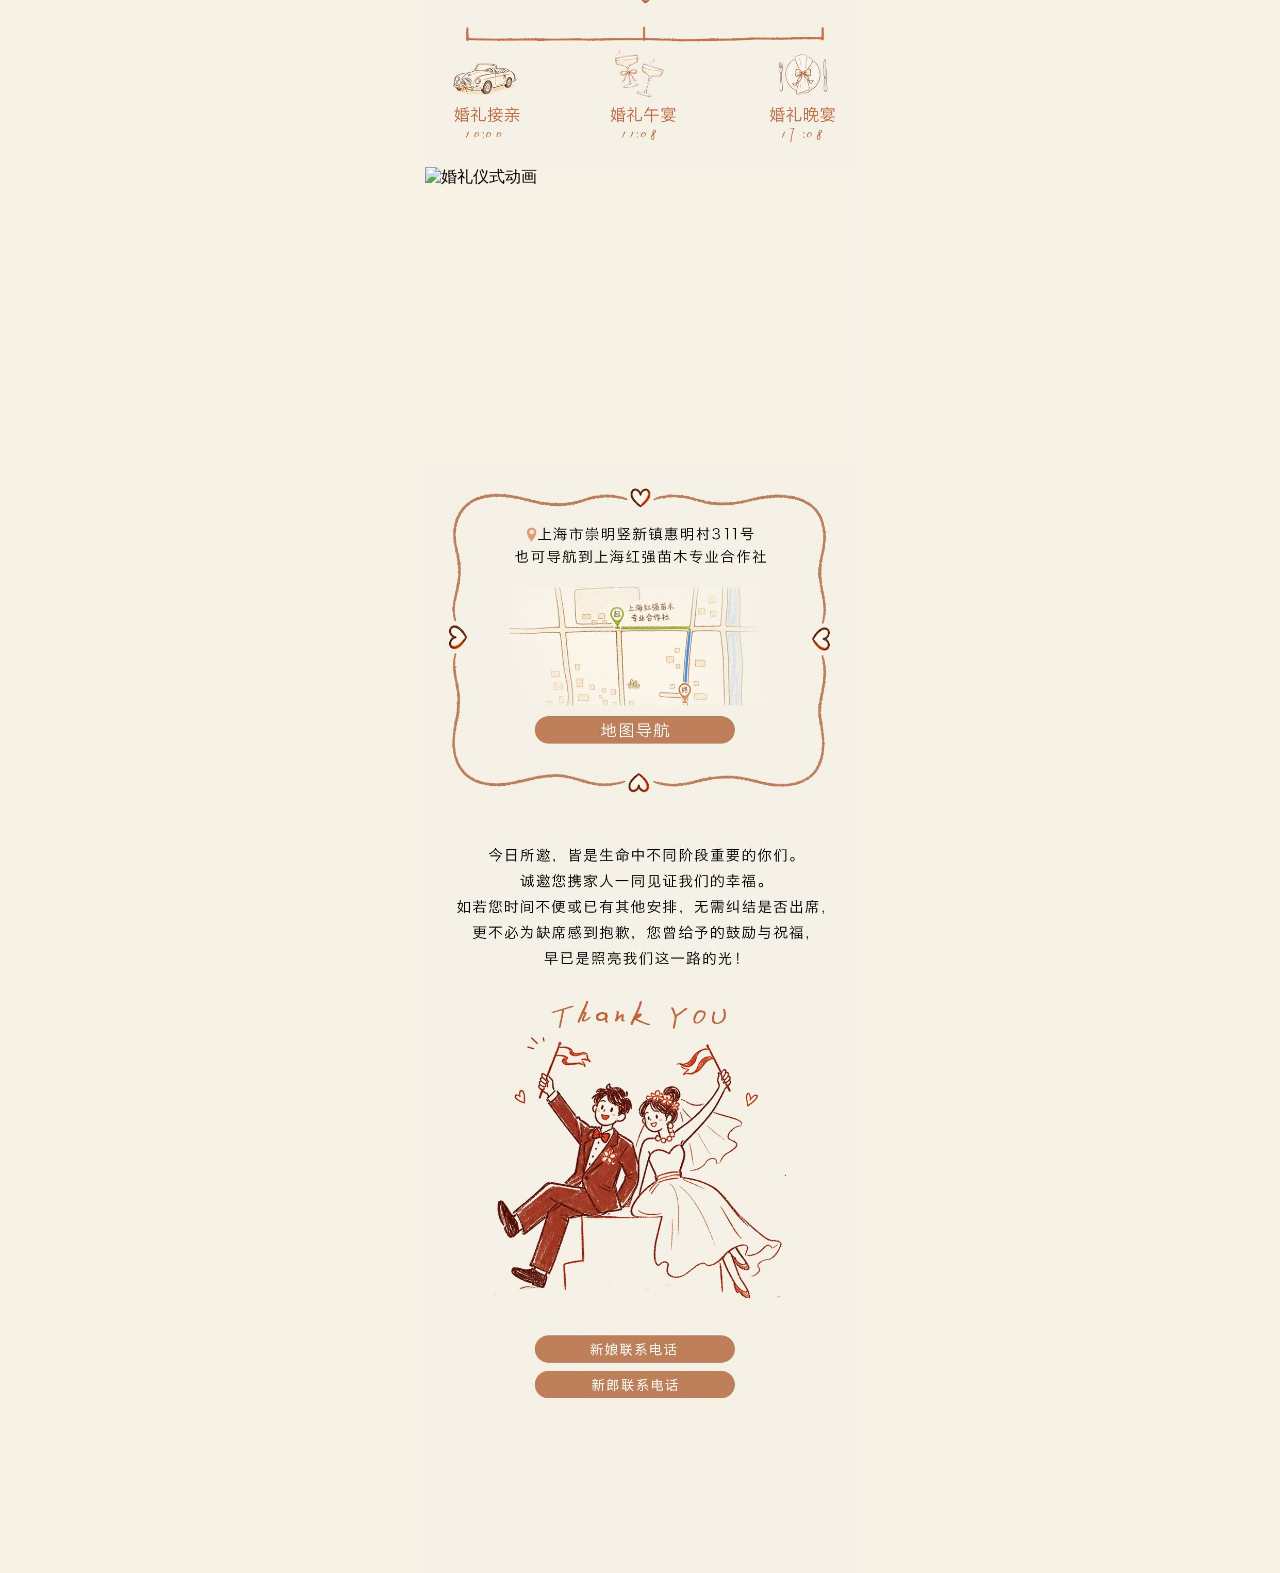
==== commit 77004e4a: "Move album and ring overlays up" ====
--- a/index.html
+++ b/index.html
@@ -24,7 +24,7 @@
     <link rel="image_src" href="https://610166903.github.io/hunli/share-cover.jpg?v=20260814-share-card-v2">
     <link rel="preload" href="layer-6-mobile.mp4" as="video" type="video/mp4">
     <link rel="preload" href="invitation-8-14-lite.jpg?v=20260818-map-confirm-v1" as="image">
-    <link rel="stylesheet" href="styles.css?v=20260818-map-confirm-v1">
+    <link rel="stylesheet" href="styles.css?v=20260818-album-ring-up25-v1">
   </head>
   <body>
     <button class="music-toggle" type="button" aria-label="播放音乐" aria-pressed="false">
--- a/styles.css
+++ b/styles.css
@@ -58,7 +58,7 @@
   object-fit: contain;
   object-position: center center;
   pointer-events: none;
-  transform: translateY(90px);
+  transform: translateY(65px);
 }
 
 .door-gif {
@@ -92,6 +92,7 @@
   -webkit-overflow-scrolling: touch;
   touch-action: pan-x;
   scrollbar-width: none;
+  transform: translateY(-25px);
 }
 
 .album-slider::-webkit-scrollbar {
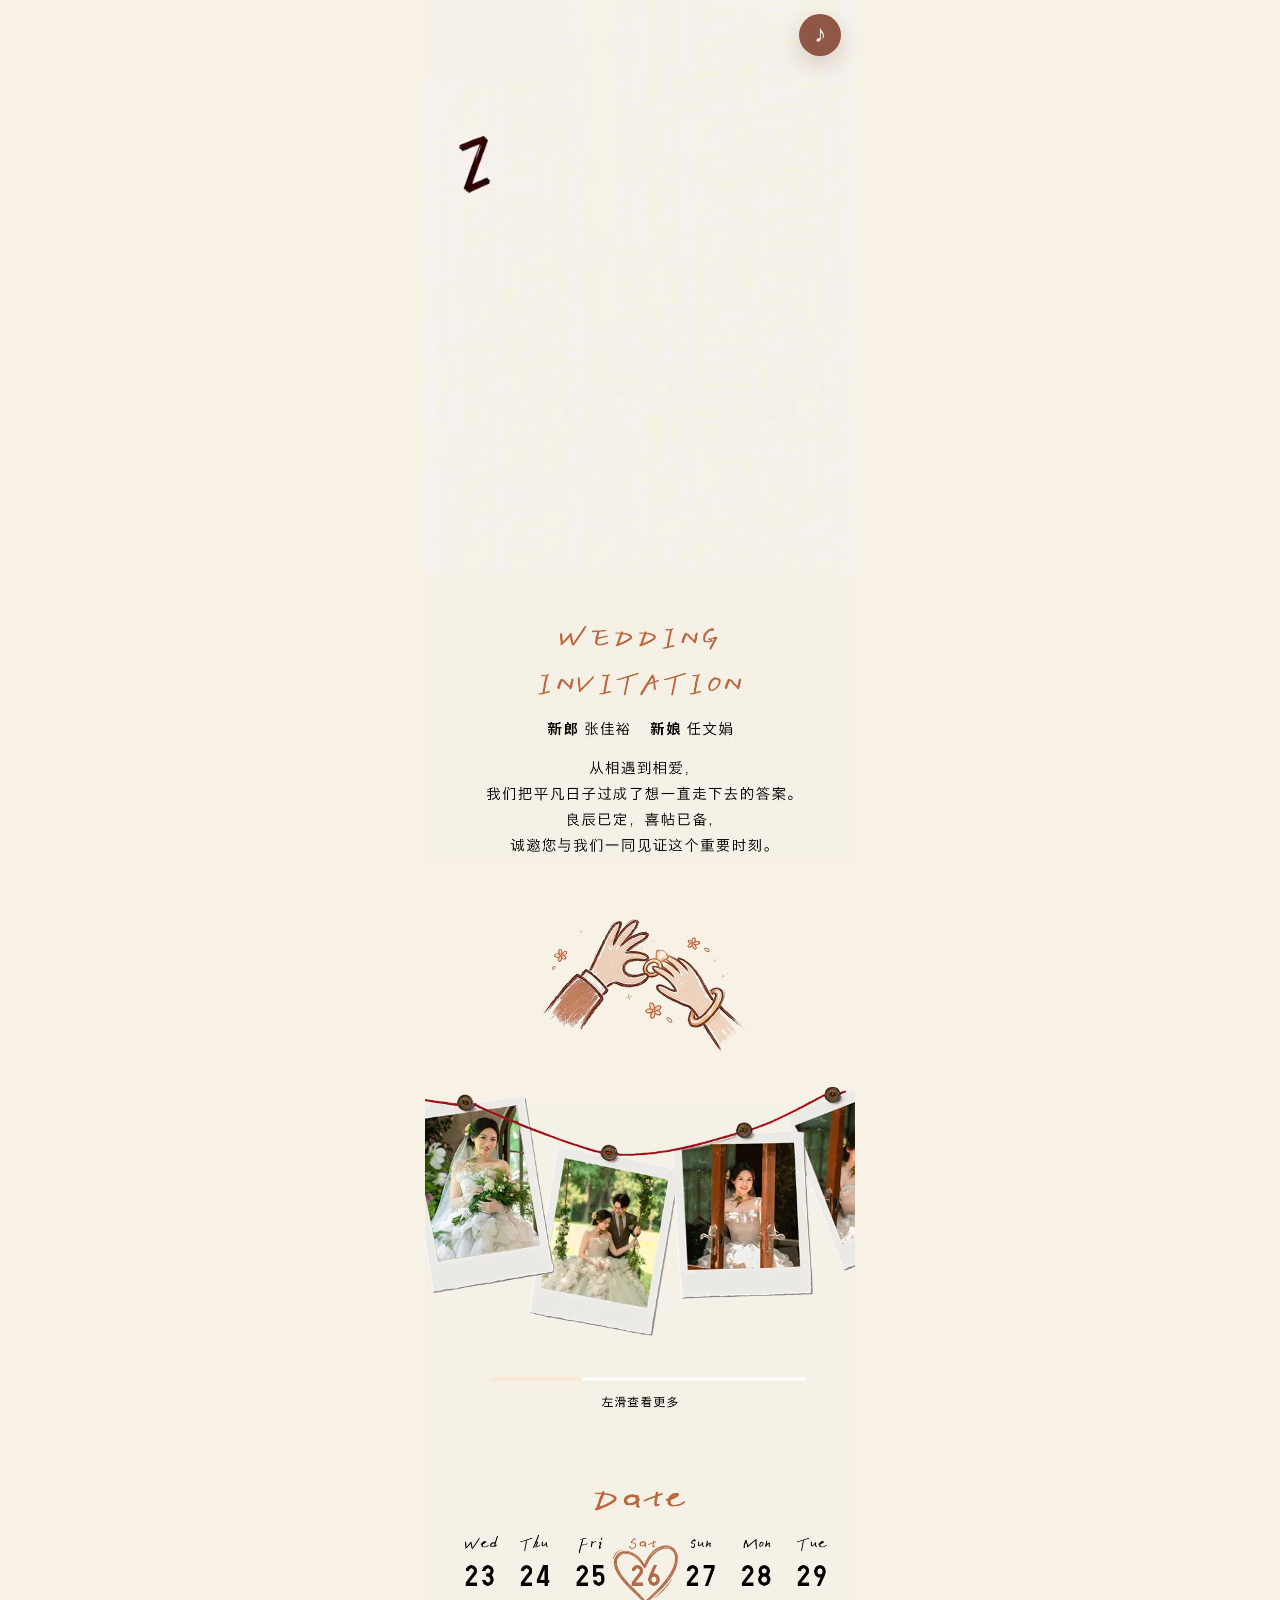
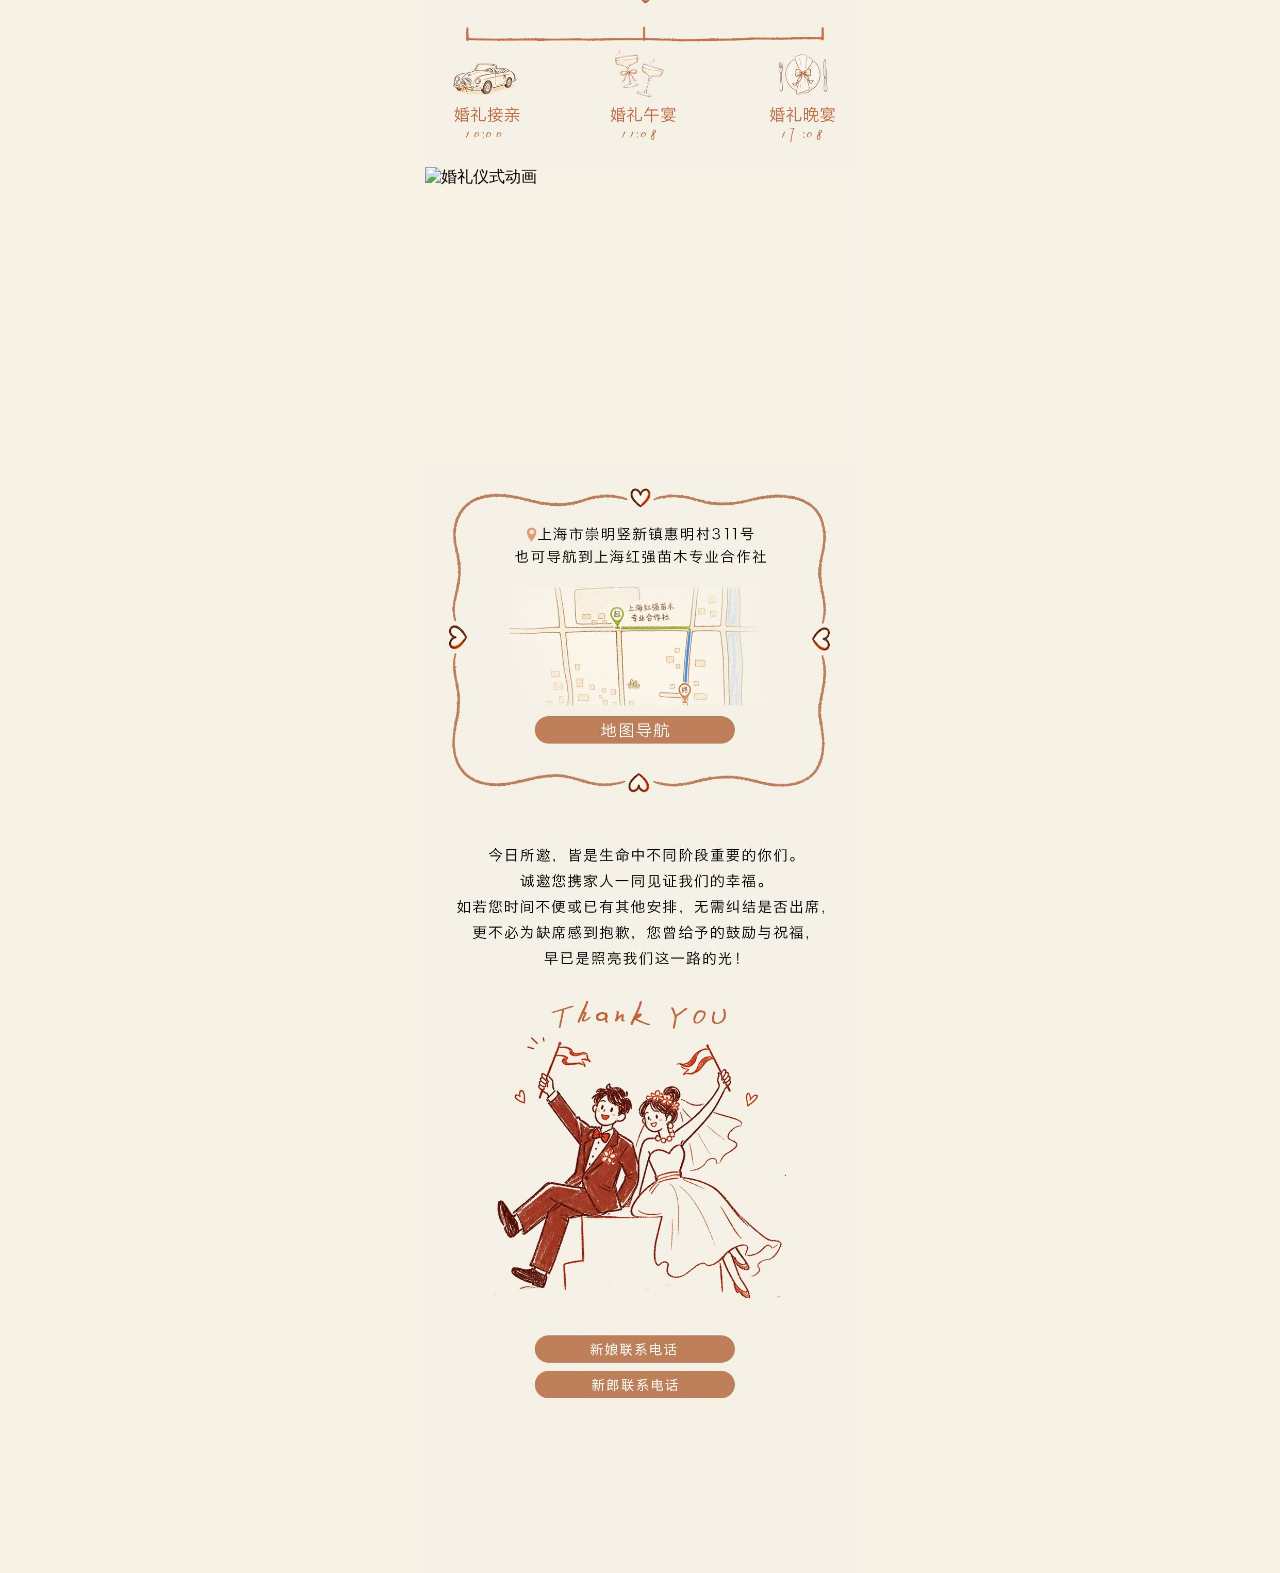
==== commit 8efc4a04: "Obfuscate phone links" ====
--- a/index.html
+++ b/index.html
@@ -94,8 +94,8 @@
           rel="noopener"
           aria-label="打开高德地图导航地址"
         ></a>
-        <a class="phone-hotspot bride-phone" href="tel:16621173283" aria-label="拨打新娘联系电话"></a>
-        <a class="phone-hotspot groom-phone" href="tel:18016028382" aria-label="拨打新郎联系电话"></a>
+        <a class="phone-hotspot bride-phone" href="#" data-phone-code="66,71,71,67,66,66,72,68,67,73,68" aria-label="拨打新娘联系电话"></a>
+        <a class="phone-hotspot groom-phone" href="#" data-phone-code="66,73,65,66,71,65,67,73,68,73,67" aria-label="拨打新郎联系电话"></a>
       </div>
     </main>
     <div class="photo-lightbox" aria-hidden="true" role="dialog" aria-label="照片预览">
@@ -104,6 +104,6 @@
       <img class="lightbox-image" src="gallery-1-optimized.jpg" alt="相册照片预览" loading="lazy" decoding="async">
       <button class="lightbox-nav lightbox-next" type="button" aria-label="下一张照片">›</button>
     </div>
-    <script src="app.js?v=20260818-map-confirm-v1"></script>
+    <script src="app.js?v=20260818-phone-obfuscate-v1"></script>
   </body>
 </html>
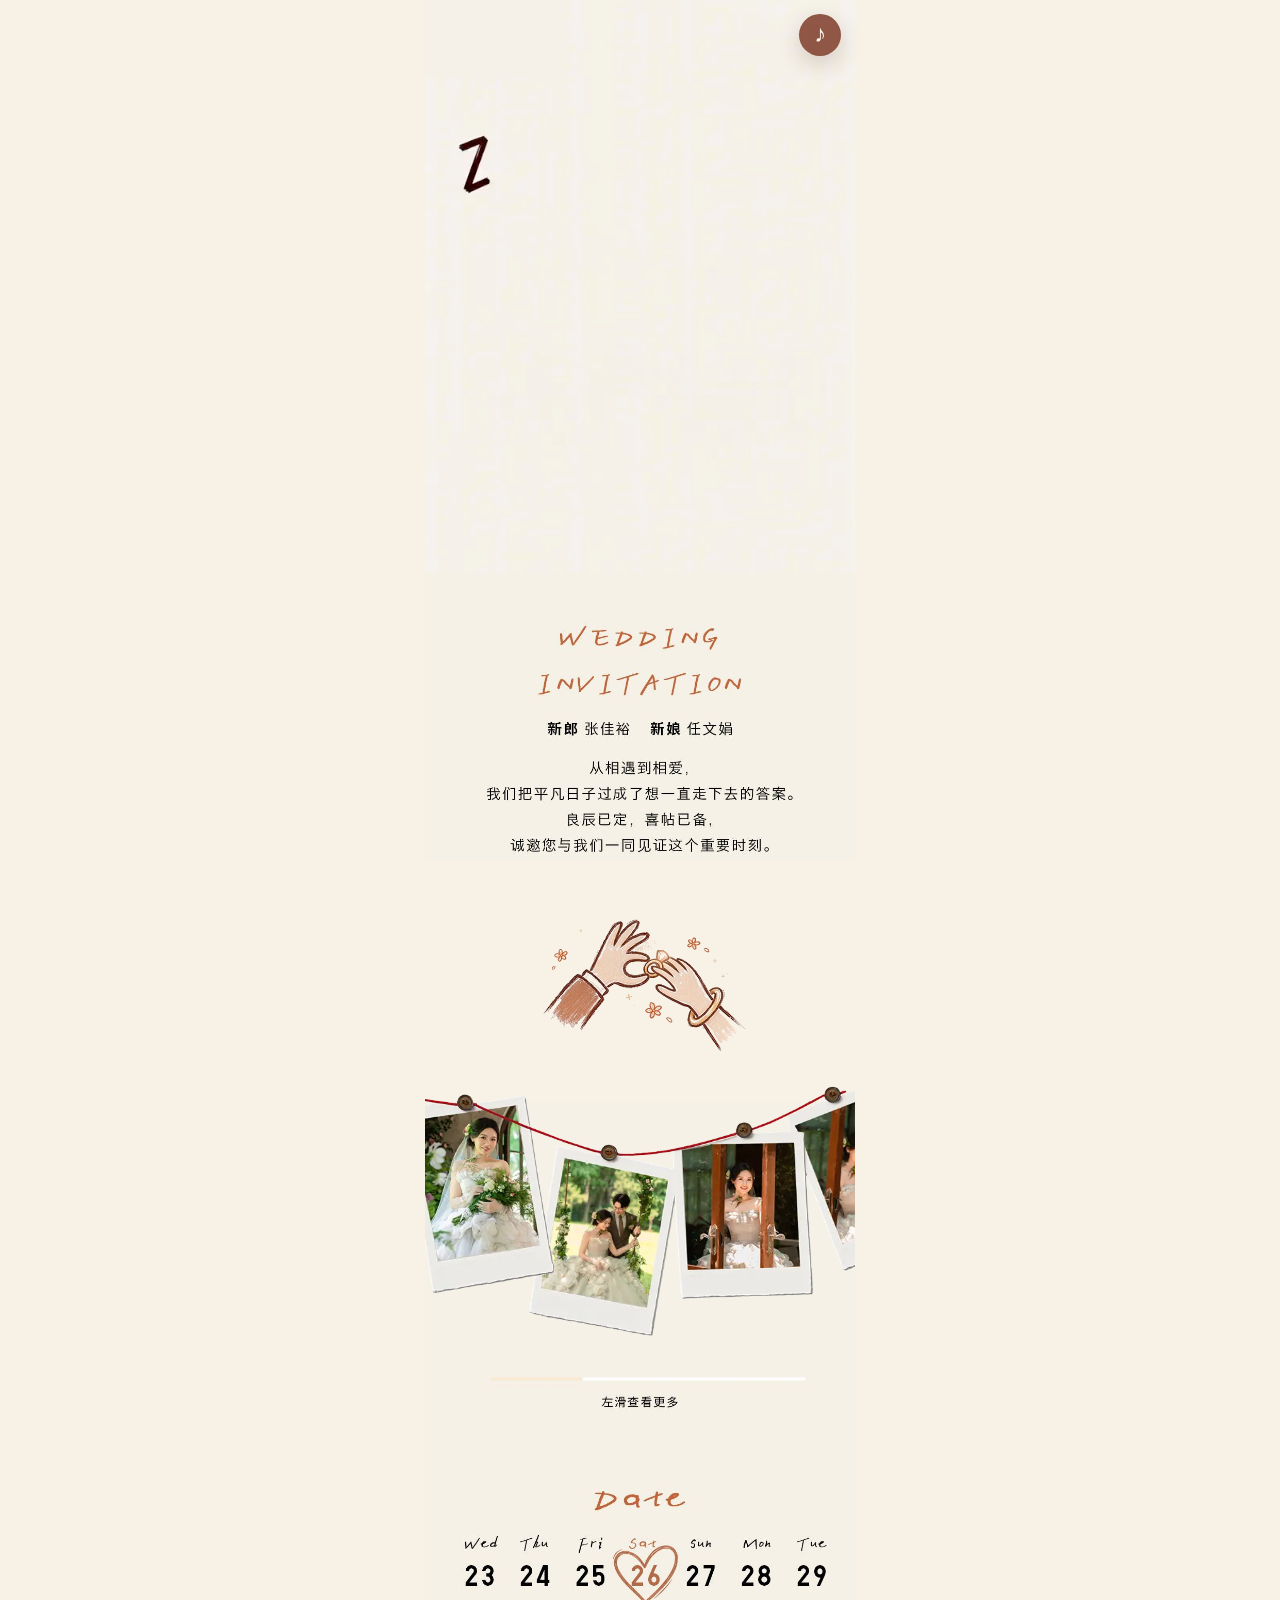
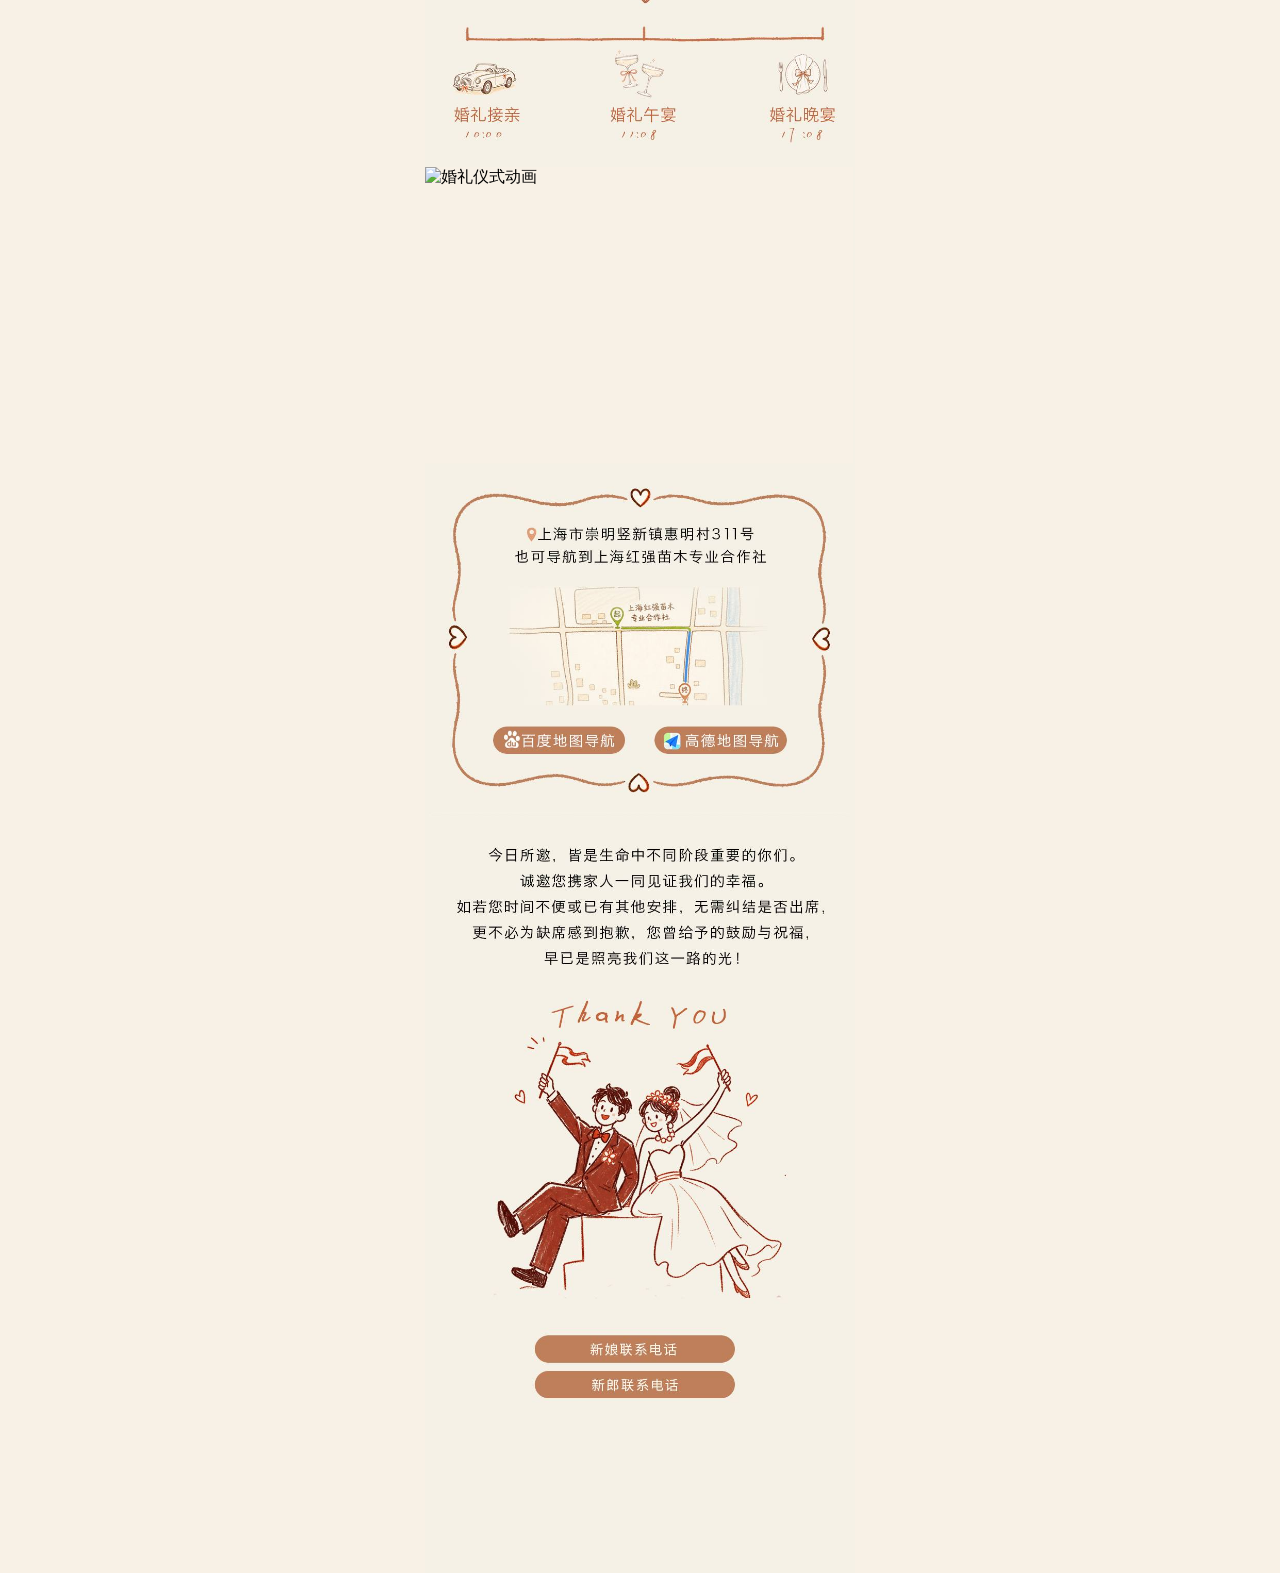
==== commit 1ed9f0d2: "Update map confirmed background v2" ====
--- a/index.html
+++ b/index.html
@@ -23,7 +23,7 @@
     <meta name="twitter:image" content="https://610166903.github.io/hunli/share-cover.jpg?v=20260814-share-card-v2">
     <link rel="image_src" href="https://610166903.github.io/hunli/share-cover.jpg?v=20260814-share-card-v2">
     <link rel="preload" href="layer-6-mobile.mp4" as="video" type="video/mp4">
-    <link rel="preload" href="invitation-8-14-lite.jpg?v=20260818-map-confirm-v1" as="image">
+    <link rel="preload" href="invitation-8-14-lite.jpg?v=20260818-map-confirm-v2" as="image">
     <link rel="stylesheet" href="styles.css?v=20260818-album-ring-up25-v1">
   </head>
   <body>
@@ -33,7 +33,7 @@
     <audio id="bgMusic" src="music-trim3.m4a" loop preload="metadata" autoplay></audio>
     <main class="page">
       <div class="image-wrap">
-        <img class="invitation" src="invitation-8-14-lite.jpg?v=20260818-map-confirm-v1" alt="婚礼邀请函" fetchpriority="high">
+        <img class="invitation" src="invitation-8-14-lite.jpg?v=20260818-map-confirm-v2" alt="婚礼邀请函" fetchpriority="high">
         <video
           class="intro-video"
           src="layer-6-mobile.mp4"
